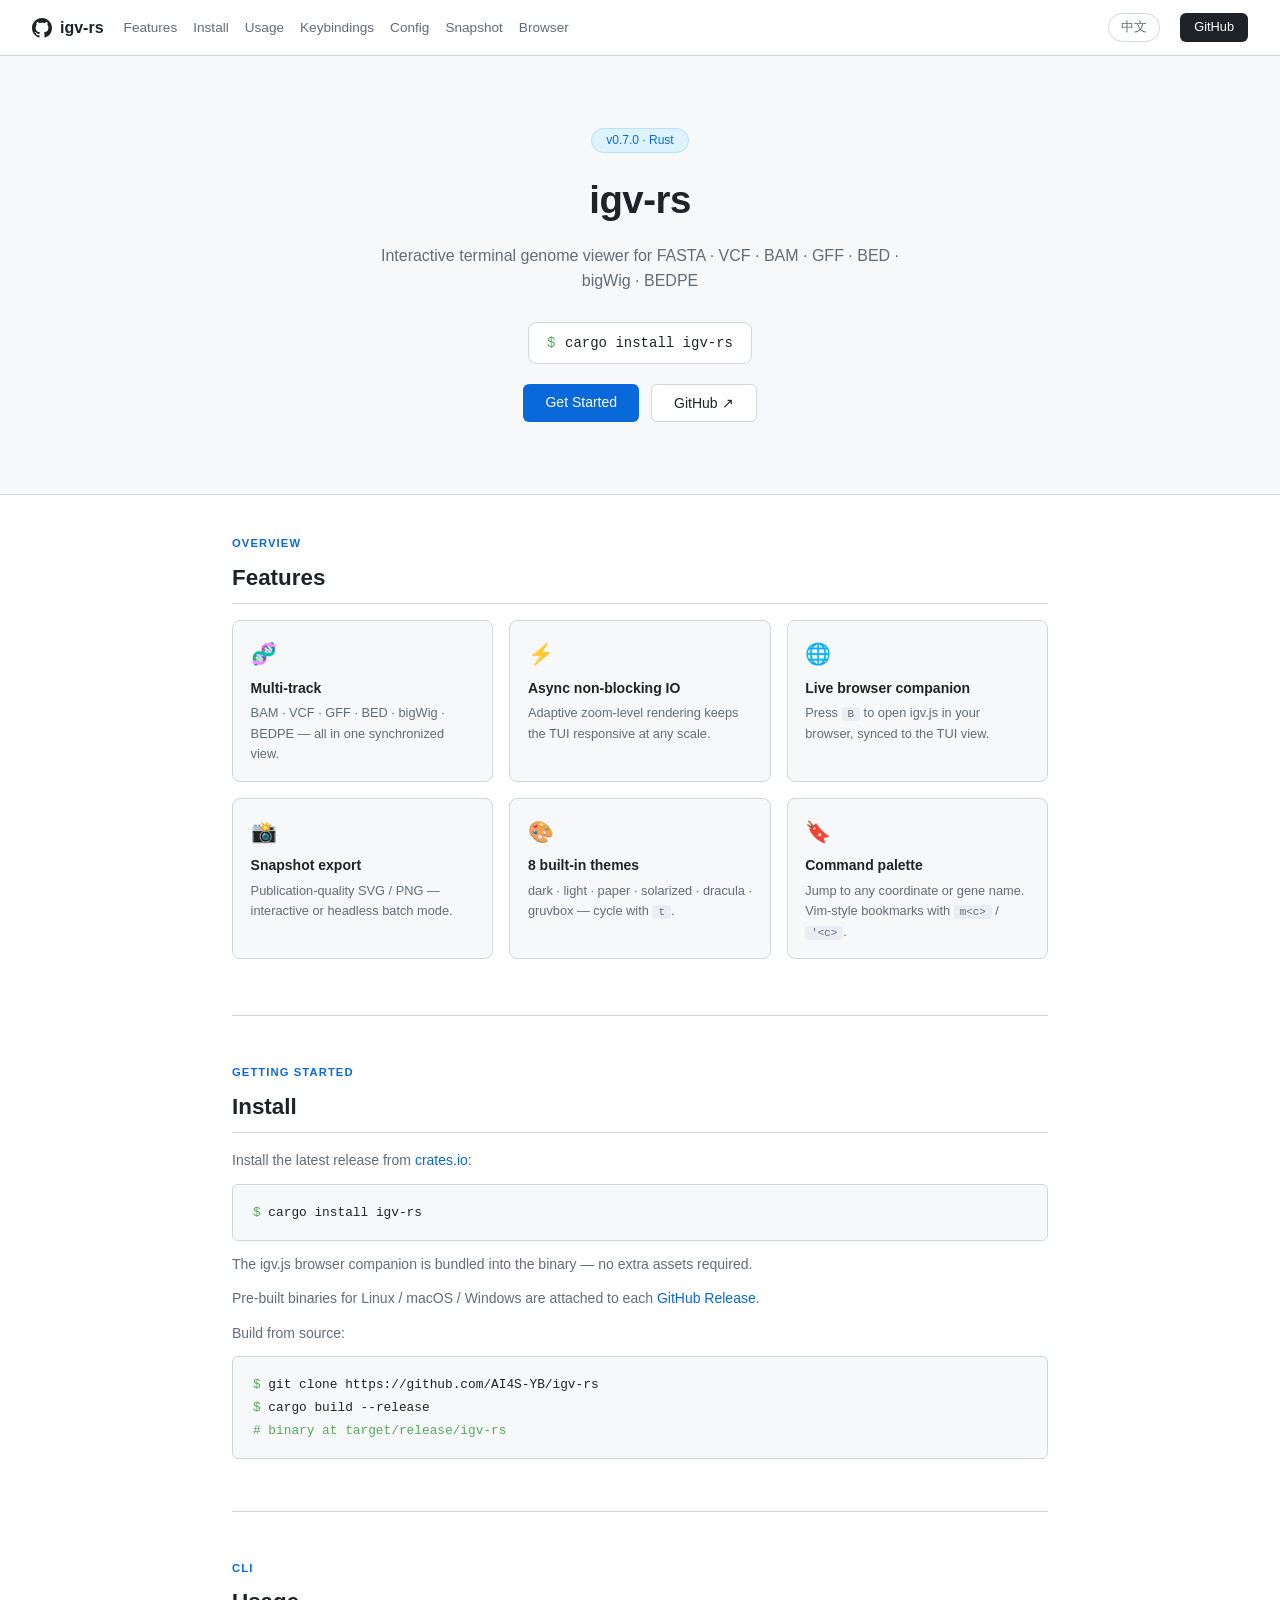
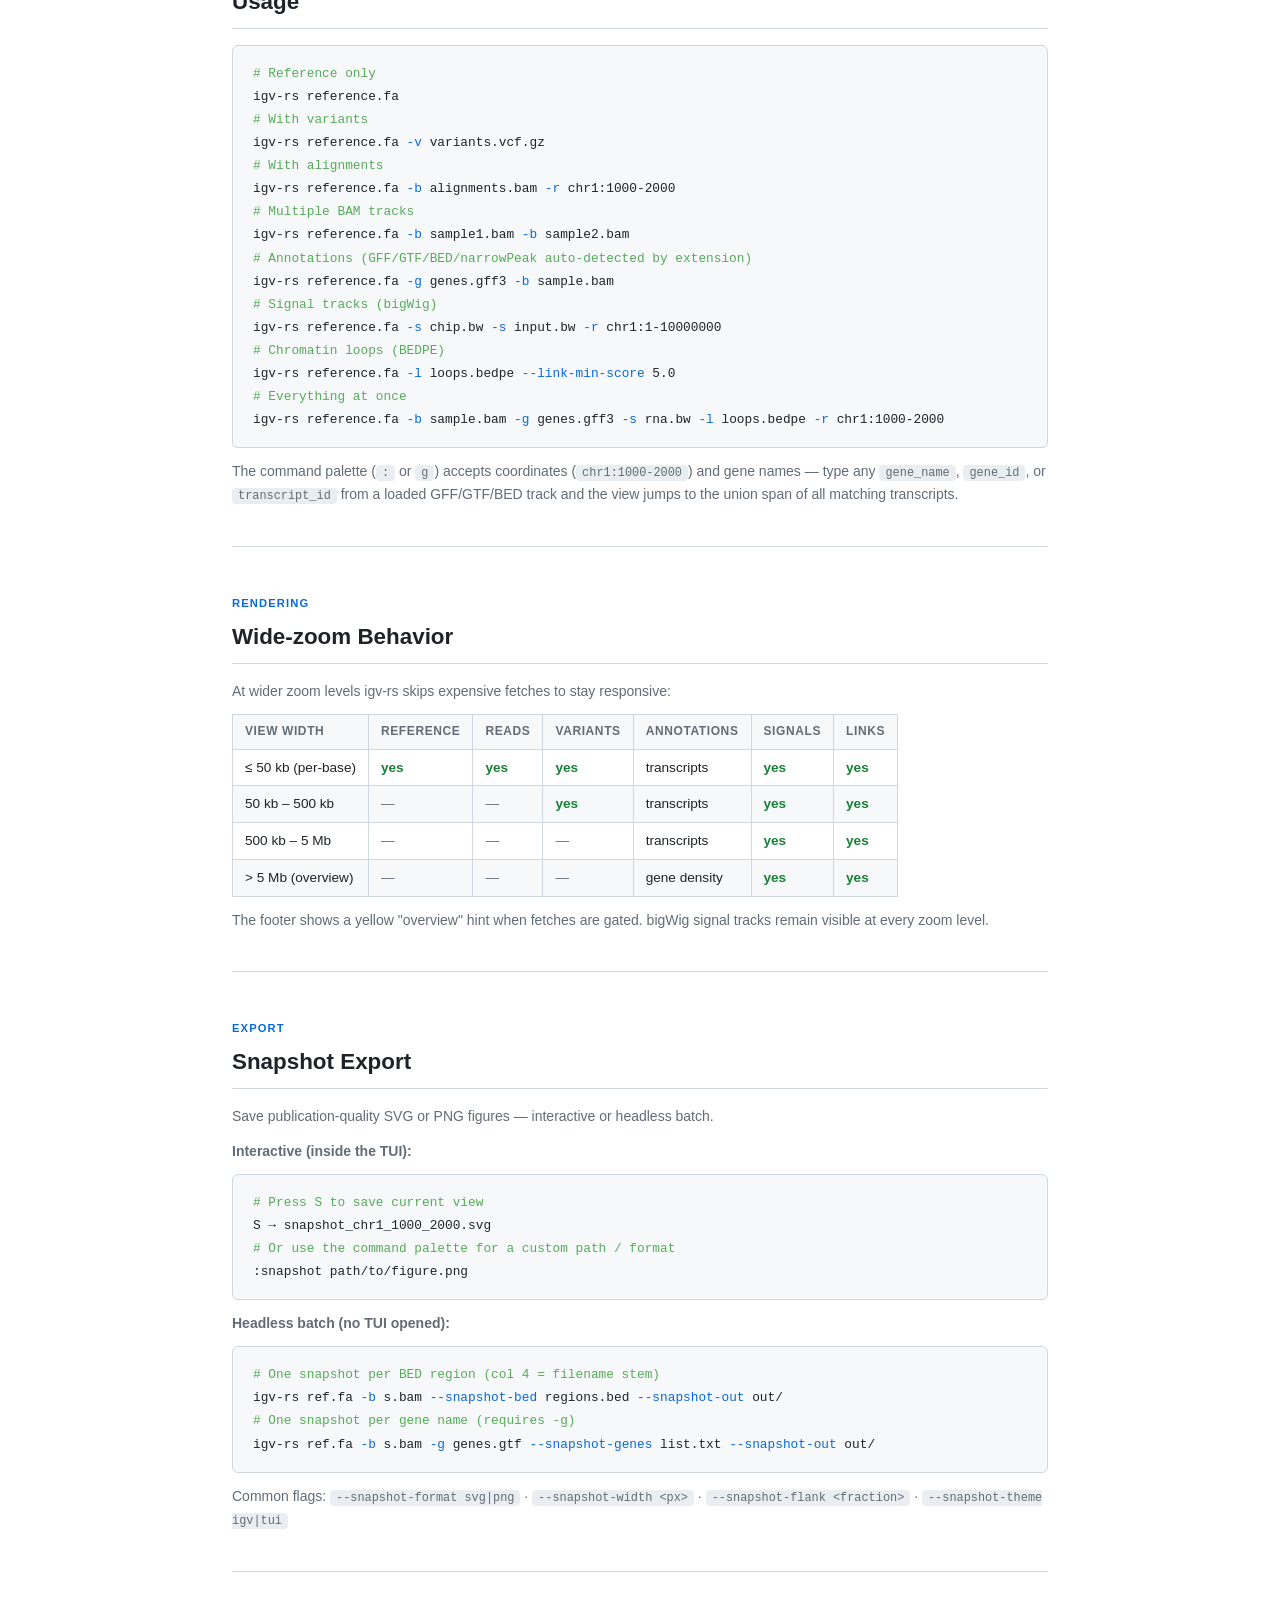
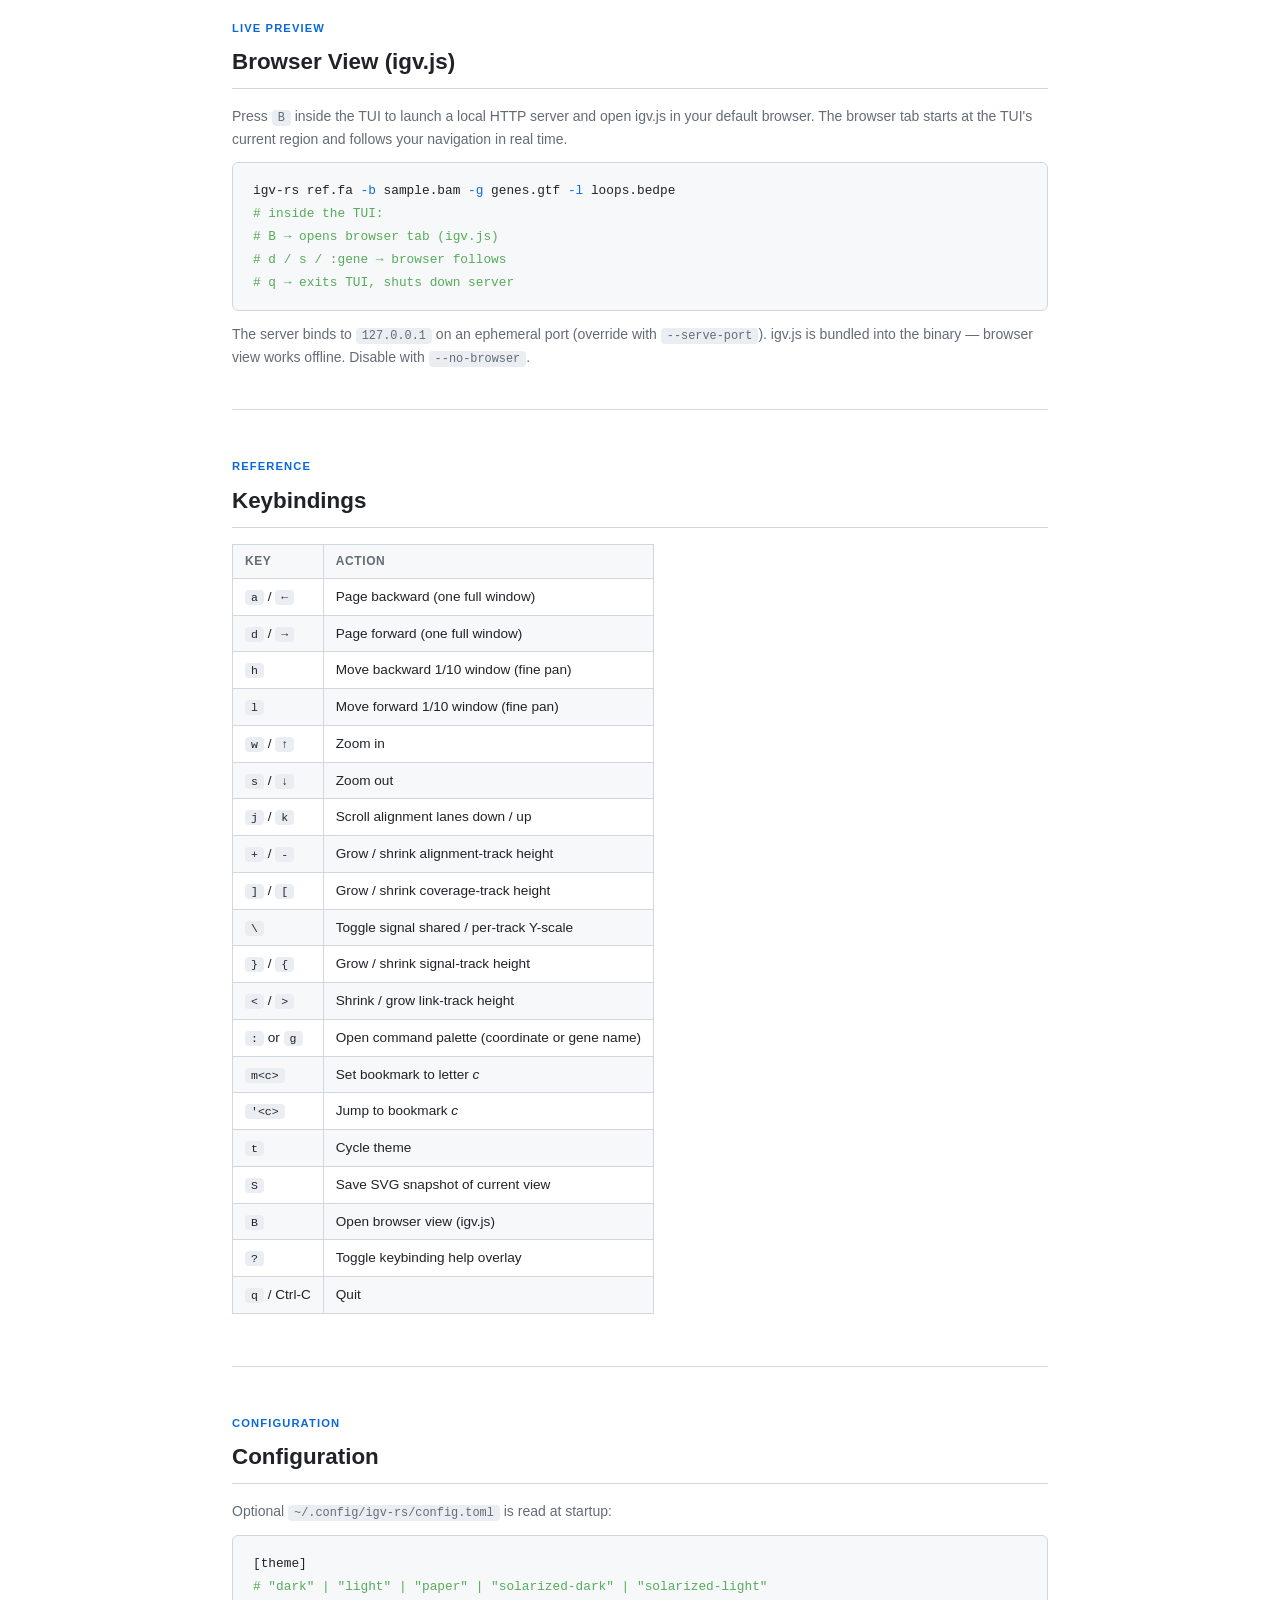
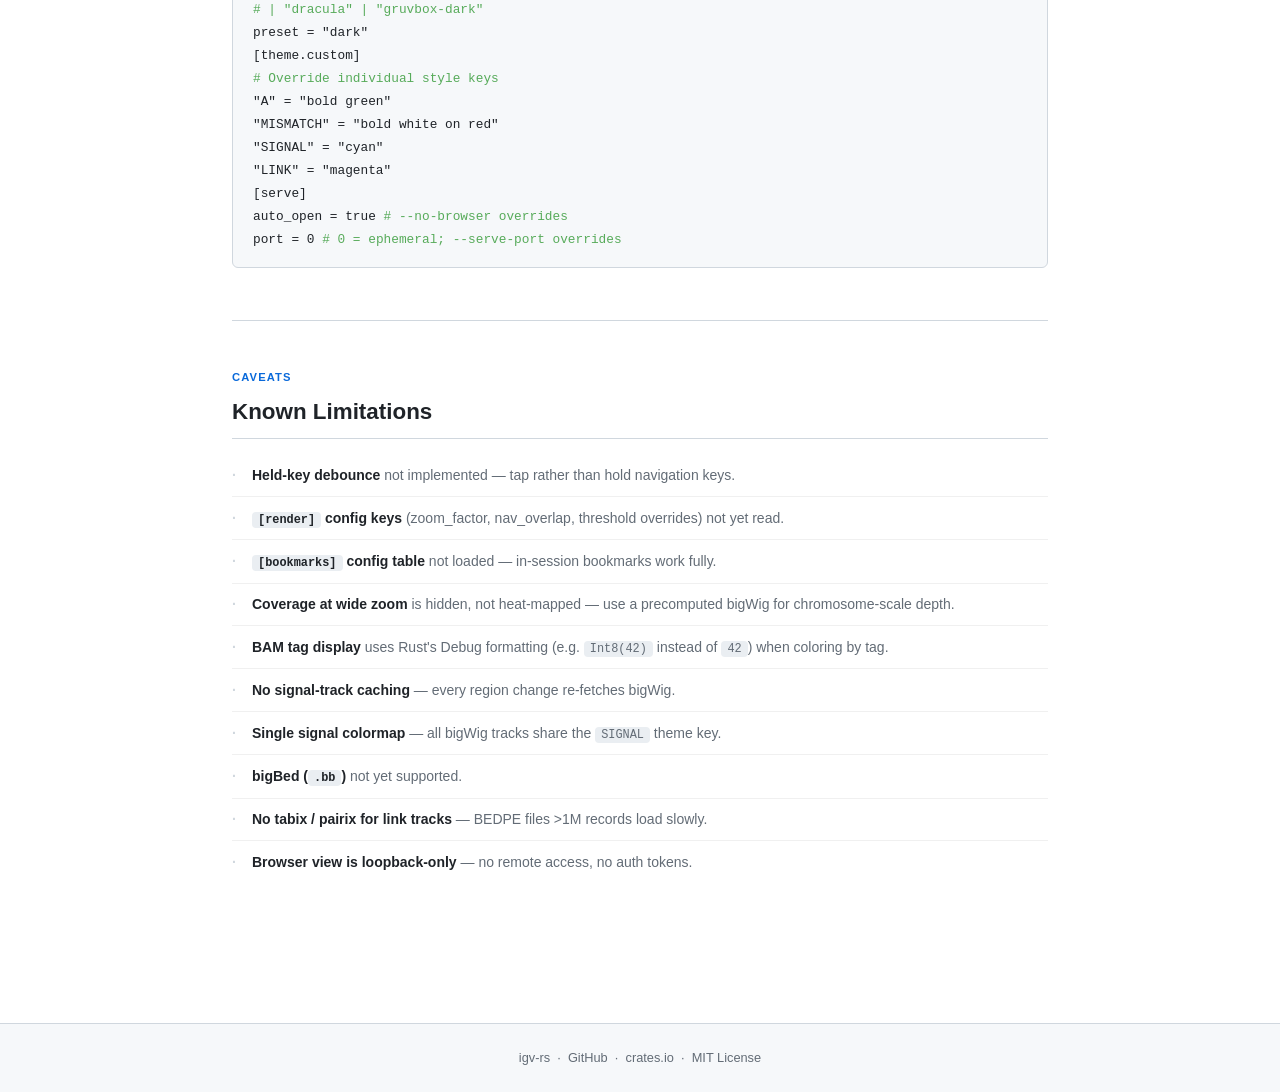
==== docs/index.html @ 1dd82a9b "docs: add English single-page documentation site" ====
<!DOCTYPE html>
<html lang="en">
<head>
  <meta charset="UTF-8">
  <meta name="viewport" content="width=device-width, initial-scale=1.0">
  <title>igv-rs — Interactive Terminal Genome Viewer</title>
  <meta name="description" content="Interactive terminal genome viewer for FASTA, VCF, BAM, GFF, BED, bigWig, and BEDPE, written in Rust.">
  <link rel="stylesheet" href="style.css">
</head>
<body>

<nav class="gh-nav">
  <a class="logo" href="#">
    <svg viewBox="0 0 16 16" fill="currentColor" aria-hidden="true">
      <path d="M8 0C3.58 0 0 3.58 0 8c0 3.54 2.29 6.53 5.47 7.59.4.07.55-.17.55-.38 0-.19-.01-.82-.01-1.49-2.01.37-2.53-.49-2.69-.94-.09-.23-.48-.94-.82-1.13-.28-.15-.68-.52-.01-.53.63-.01 1.08.58 1.23.82.72 1.21 1.87.87 2.33.66.07-.52.28-.87.51-1.07-1.78-.2-3.64-.89-3.64-3.95 0-.87.31-1.59.82-2.15-.08-.2-.36-1.02.08-2.12 0 0 .67-.21 2.2.82.64-.18 1.32-.27 2-.27.68 0 1.36.09 2 .27 1.53-1.04 2.2-.82 2.2-.82.44 1.1.16 1.92.08 2.12.51.56.82 1.27.82 2.15 0 3.07-1.87 3.75-3.65 3.95.29.25.54.73.54 1.48 0 1.07-.01 1.93-.01 2.2 0 .21.15.46.55.38A8.013 8.013 0 0016 8c0-4.42-3.58-8-8-8z"/>
    </svg>
    igv-rs
  </a>
  <div class="nav-links">
    <a href="#features">Features</a>
    <a href="#install">Install</a>
    <a href="#usage">Usage</a>
    <a href="#keybindings">Keybindings</a>
    <a href="#config">Config</a>
    <a href="#snapshot">Snapshot</a>
    <a href="#browser">Browser</a>
  </div>
  <div class="spacer"></div>
  <a class="lang-toggle" href="index.zh.html">中文</a>
  <a class="gh-btn" href="https://github.com/AI4S-YB/igv-rs" target="_blank" rel="noopener">GitHub</a>
</nav>

<section class="hero">
  <div class="badge">v0.7.0 · Rust</div>
  <h1>igv-rs</h1>
  <p class="tagline">Interactive terminal genome viewer for FASTA · VCF · BAM · GFF · BED · bigWig · BEDPE</p>
  <div class="install-box">
    <span class="prompt">$</span>
    <span>cargo install igv-rs</span>
  </div>
  <div class="hero-btns">
    <a class="btn-primary" href="#install">Get Started</a>
    <a class="btn-secondary" href="https://github.com/AI4S-YB/igv-rs" target="_blank" rel="noopener">GitHub ↗</a>
  </div>
</section>

<main class="content">

<!-- Features -->
<div class="section" id="features">
  <div class="section-label">Overview</div>
  <h2>Features</h2>
  <div class="features">
    <div class="feature-card">
      <div class="icon">🧬</div>
      <h4>Multi-track</h4>
      <p>BAM · VCF · GFF · BED · bigWig · BEDPE — all in one synchronized view.</p>
    </div>
    <div class="feature-card">
      <div class="icon">⚡</div>
      <h4>Async non-blocking IO</h4>
      <p>Adaptive zoom-level rendering keeps the TUI responsive at any scale.</p>
    </div>
    <div class="feature-card">
      <div class="icon">🌐</div>
      <h4>Live browser companion</h4>
      <p>Press <code>B</code> to open igv.js in your browser, synced to the TUI view.</p>
    </div>
    <div class="feature-card">
      <div class="icon">📸</div>
      <h4>Snapshot export</h4>
      <p>Publication-quality SVG / PNG — interactive or headless batch mode.</p>
    </div>
    <div class="feature-card">
      <div class="icon">🎨</div>
      <h4>8 built-in themes</h4>
      <p>dark · light · paper · solarized · dracula · gruvbox — cycle with <code>t</code>.</p>
    </div>
    <div class="feature-card">
      <div class="icon">🔖</div>
      <h4>Command palette</h4>
      <p>Jump to any coordinate or gene name. Vim-style bookmarks with <code>m&lt;c&gt;</code> / <code>'&lt;c&gt;</code>.</p>
    </div>
  </div>
</div>

<!-- Install -->
<div class="section" id="install">
  <div class="section-label">Getting Started</div>
  <h2>Install</h2>
  <p>Install the latest release from <a href="https://crates.io/crates/igv-rs" target="_blank" rel="noopener">crates.io</a>:</p>
  <div class="code-block">
    <span class="cmd"><span class="prompt">$</span> cargo install igv-rs</span>
  </div>
  <p>The igv.js browser companion is bundled into the binary — no extra assets required.</p>
  <p>Pre-built binaries for Linux / macOS / Windows are attached to each
    <a href="https://github.com/AI4S-YB/igv-rs/releases" target="_blank" rel="noopener">GitHub Release</a>.
  </p>
  <p>Build from source:</p>
  <div class="code-block">
    <span class="cmd"><span class="prompt">$</span> git clone https://github.com/AI4S-YB/igv-rs</span>
    <span class="cmd"><span class="prompt">$</span> cargo build --release</span>
    <span class="cmd"><span class="comment"># binary at target/release/igv-rs</span></span>
  </div>
</div>

<!-- Usage -->
<div class="section" id="usage">
  <div class="section-label">CLI</div>
  <h2>Usage</h2>
  <div class="code-block">
    <span class="cmd"><span class="comment"># Reference only</span></span>
    <span class="cmd">igv-rs reference.fa</span>
    <span class="cmd"></span>
    <span class="cmd"><span class="comment"># With variants</span></span>
    <span class="cmd">igv-rs reference.fa <span class="flag">-v</span> variants.vcf.gz</span>
    <span class="cmd"></span>
    <span class="cmd"><span class="comment"># With alignments</span></span>
    <span class="cmd">igv-rs reference.fa <span class="flag">-b</span> alignments.bam <span class="flag">-r</span> chr1:1000-2000</span>
    <span class="cmd"></span>
    <span class="cmd"><span class="comment"># Multiple BAM tracks</span></span>
    <span class="cmd">igv-rs reference.fa <span class="flag">-b</span> sample1.bam <span class="flag">-b</span> sample2.bam</span>
    <span class="cmd"></span>
    <span class="cmd"><span class="comment"># Annotations (GFF/GTF/BED/narrowPeak auto-detected by extension)</span></span>
    <span class="cmd">igv-rs reference.fa <span class="flag">-g</span> genes.gff3 <span class="flag">-b</span> sample.bam</span>
    <span class="cmd"></span>
    <span class="cmd"><span class="comment"># Signal tracks (bigWig)</span></span>
    <span class="cmd">igv-rs reference.fa <span class="flag">-s</span> chip.bw <span class="flag">-s</span> input.bw <span class="flag">-r</span> chr1:1-10000000</span>
    <span class="cmd"></span>
    <span class="cmd"><span class="comment"># Chromatin loops (BEDPE)</span></span>
    <span class="cmd">igv-rs reference.fa <span class="flag">-l</span> loops.bedpe <span class="flag">--link-min-score</span> 5.0</span>
    <span class="cmd"></span>
    <span class="cmd"><span class="comment"># Everything at once</span></span>
    <span class="cmd">igv-rs reference.fa <span class="flag">-b</span> sample.bam <span class="flag">-g</span> genes.gff3 <span class="flag">-s</span> rna.bw <span class="flag">-l</span> loops.bedpe <span class="flag">-r</span> chr1:1000-2000</span>
  </div>
  <p>The command palette (<code>:</code> or <code>g</code>) accepts coordinates (<code>chr1:1000-2000</code>) and
     gene names — type any <code>gene_name</code>, <code>gene_id</code>, or <code>transcript_id</code> from a loaded
     GFF/GTF/BED track and the view jumps to the union span of all matching transcripts.</p>
</div>

<!-- Wide-zoom -->
<div class="section" id="zoom">
  <div class="section-label">Rendering</div>
  <h2>Wide-zoom Behavior</h2>
  <p>At wider zoom levels igv-rs skips expensive fetches to stay responsive:</p>
  <table class="data-table">
    <thead>
      <tr>
        <th>View Width</th>
        <th>Reference</th>
        <th>Reads</th>
        <th>Variants</th>
        <th>Annotations</th>
        <th>Signals</th>
        <th>Links</th>
      </tr>
    </thead>
    <tbody>
      <tr>
        <td>≤ 50 kb (per-base)</td>
        <td class="yes">yes</td>
        <td class="yes">yes</td>
        <td class="yes">yes</td>
        <td>transcripts</td>
        <td class="yes">yes</td>
        <td class="yes">yes</td>
      </tr>
      <tr>
        <td>50 kb – 500 kb</td>
        <td class="no">—</td>
        <td class="no">—</td>
        <td class="yes">yes</td>
        <td>transcripts</td>
        <td class="yes">yes</td>
        <td class="yes">yes</td>
      </tr>
      <tr>
        <td>500 kb – 5 Mb</td>
        <td class="no">—</td>
        <td class="no">—</td>
        <td class="no">—</td>
        <td>transcripts</td>
        <td class="yes">yes</td>
        <td class="yes">yes</td>
      </tr>
      <tr>
        <td>&gt; 5 Mb (overview)</td>
        <td class="no">—</td>
        <td class="no">—</td>
        <td class="no">—</td>
        <td>gene density</td>
        <td class="yes">yes</td>
        <td class="yes">yes</td>
      </tr>
    </tbody>
  </table>
  <p>The footer shows a yellow "overview" hint when fetches are gated. bigWig signal tracks remain visible at every zoom level.</p>
</div>

<!-- Snapshot -->
<div class="section" id="snapshot">
  <div class="section-label">Export</div>
  <h2>Snapshot Export</h2>
  <p>Save publication-quality SVG or PNG figures — interactive or headless batch.</p>
  <p><strong>Interactive (inside the TUI):</strong></p>
  <div class="code-block">
    <span class="cmd"><span class="comment"># Press S to save current view</span></span>
    <span class="cmd">S  →  snapshot_chr1_1000_2000.svg</span>
    <span class="cmd"></span>
    <span class="cmd"><span class="comment"># Or use the command palette for a custom path / format</span></span>
    <span class="cmd">:snapshot path/to/figure.png</span>
  </div>
  <p><strong>Headless batch (no TUI opened):</strong></p>
  <div class="code-block">
    <span class="cmd"><span class="comment"># One snapshot per BED region (col 4 = filename stem)</span></span>
    <span class="cmd">igv-rs ref.fa <span class="flag">-b</span> s.bam <span class="flag">--snapshot-bed</span> regions.bed <span class="flag">--snapshot-out</span> out/</span>
    <span class="cmd"></span>
    <span class="cmd"><span class="comment"># One snapshot per gene name (requires -g)</span></span>
    <span class="cmd">igv-rs ref.fa <span class="flag">-b</span> s.bam <span class="flag">-g</span> genes.gtf <span class="flag">--snapshot-genes</span> list.txt <span class="flag">--snapshot-out</span> out/</span>
  </div>
  <p>Common flags: <code>--snapshot-format svg|png</code> · <code>--snapshot-width &lt;px&gt;</code> · <code>--snapshot-flank &lt;fraction&gt;</code> · <code>--snapshot-theme igv|tui</code></p>
</div>

<!-- Browser View -->
<div class="section" id="browser">
  <div class="section-label">Live Preview</div>
  <h2>Browser View (igv.js)</h2>
  <p>Press <code>B</code> inside the TUI to launch a local HTTP server and open igv.js in your default browser.
     The browser tab starts at the TUI's current region and follows your navigation in real time.</p>
  <div class="code-block">
    <span class="cmd">igv-rs ref.fa <span class="flag">-b</span> sample.bam <span class="flag">-g</span> genes.gtf <span class="flag">-l</span> loops.bedpe</span>
    <span class="cmd"><span class="comment"># inside the TUI:</span></span>
    <span class="cmd"><span class="comment">#   B          → opens browser tab (igv.js)</span></span>
    <span class="cmd"><span class="comment">#   d / s / :gene → browser follows</span></span>
    <span class="cmd"><span class="comment">#   q          → exits TUI, shuts down server</span></span>
  </div>
  <p>The server binds to <code>127.0.0.1</code> on an ephemeral port (override with <code>--serve-port</code>).
     igv.js is bundled into the binary — browser view works offline. Disable with <code>--no-browser</code>.</p>
</div>

<!-- Keybindings -->
<div class="section" id="keybindings">
  <div class="section-label">Reference</div>
  <h2>Keybindings</h2>
  <table class="data-table">
    <thead><tr><th>Key</th><th>Action</th></tr></thead>
    <tbody>
      <tr><td><code>a</code> / <code>←</code></td><td>Page backward (one full window)</td></tr>
      <tr><td><code>d</code> / <code>→</code></td><td>Page forward (one full window)</td></tr>
      <tr><td><code>h</code></td><td>Move backward 1/10 window (fine pan)</td></tr>
      <tr><td><code>l</code></td><td>Move forward 1/10 window (fine pan)</td></tr>
      <tr><td><code>w</code> / <code>↑</code></td><td>Zoom in</td></tr>
      <tr><td><code>s</code> / <code>↓</code></td><td>Zoom out</td></tr>
      <tr><td><code>j</code> / <code>k</code></td><td>Scroll alignment lanes down / up</td></tr>
      <tr><td><code>+</code> / <code>-</code></td><td>Grow / shrink alignment-track height</td></tr>
      <tr><td><code>]</code> / <code>[</code></td><td>Grow / shrink coverage-track height</td></tr>
      <tr><td><code>\</code></td><td>Toggle signal shared / per-track Y-scale</td></tr>
      <tr><td><code>}</code> / <code>{</code></td><td>Grow / shrink signal-track height</td></tr>
      <tr><td><code>&lt;</code> / <code>&gt;</code></td><td>Shrink / grow link-track height</td></tr>
      <tr><td><code>:</code> or <code>g</code></td><td>Open command palette (coordinate or gene name)</td></tr>
      <tr><td><code>m&lt;c&gt;</code></td><td>Set bookmark to letter <em>c</em></td></tr>
      <tr><td><code>'&lt;c&gt;</code></td><td>Jump to bookmark <em>c</em></td></tr>
      <tr><td><code>t</code></td><td>Cycle theme</td></tr>
      <tr><td><code>S</code></td><td>Save SVG snapshot of current view</td></tr>
      <tr><td><code>B</code></td><td>Open browser view (igv.js)</td></tr>
      <tr><td><code>?</code></td><td>Toggle keybinding help overlay</td></tr>
      <tr><td><code>q</code> / Ctrl-C</td><td>Quit</td></tr>
    </tbody>
  </table>
</div>

<!-- Config -->
<div class="section" id="config">
  <div class="section-label">Configuration</div>
  <h2>Configuration</h2>
  <p>Optional <code>~/.config/igv-rs/config.toml</code> is read at startup:</p>
  <div class="code-block">
    <span class="cmd">[theme]</span>
    <span class="cmd"><span class="comment"># "dark" | "light" | "paper" | "solarized-dark" | "solarized-light"</span></span>
    <span class="cmd"><span class="comment"># | "dracula" | "gruvbox-dark"</span></span>
    <span class="cmd">preset = "dark"</span>
    <span class="cmd"></span>
    <span class="cmd">[theme.custom]</span>
    <span class="cmd"><span class="comment"># Override individual style keys</span></span>
    <span class="cmd">"A"        = "bold green"</span>
    <span class="cmd">"MISMATCH" = "bold white on red"</span>
    <span class="cmd">"SIGNAL"   = "cyan"</span>
    <span class="cmd">"LINK"     = "magenta"</span>
    <span class="cmd"></span>
    <span class="cmd">[serve]</span>
    <span class="cmd">auto_open = true   <span class="comment"># --no-browser overrides</span></span>
    <span class="cmd">port      = 0      <span class="comment"># 0 = ephemeral; --serve-port overrides</span></span>
  </div>
</div>

<!-- Known Limitations -->
<div class="section" id="limitations">
  <div class="section-label">Caveats</div>
  <h2>Known Limitations</h2>
  <ul class="limits-list">
    <li><strong>Held-key debounce</strong> not implemented — tap rather than hold navigation keys.</li>
    <li><strong><code>[render]</code> config keys</strong> (zoom_factor, nav_overlap, threshold overrides) not yet read.</li>
    <li><strong><code>[bookmarks]</code> config table</strong> not loaded — in-session bookmarks work fully.</li>
    <li><strong>Coverage at wide zoom</strong> is hidden, not heat-mapped — use a precomputed bigWig for chromosome-scale depth.</li>
    <li><strong>BAM tag display</strong> uses Rust's Debug formatting (e.g. <code>Int8(42)</code> instead of <code>42</code>) when coloring by tag.</li>
    <li><strong>No signal-track caching</strong> — every region change re-fetches bigWig.</li>
    <li><strong>Single signal colormap</strong> — all bigWig tracks share the <code>SIGNAL</code> theme key.</li>
    <li><strong>bigBed (<code>.bb</code>)</strong> not yet supported.</li>
    <li><strong>No tabix / pairix for link tracks</strong> — BEDPE files &gt;1M records load slowly.</li>
    <li><strong>Browser view is loopback-only</strong> — no remote access, no auth tokens.</li>
  </ul>
</div>

</main>

<footer class="gh-footer">
  <p>
    igv-rs &nbsp;·&nbsp;
    <a href="https://github.com/AI4S-YB/igv-rs" target="_blank" rel="noopener">GitHub</a> &nbsp;·&nbsp;
    <a href="https://crates.io/crates/igv-rs" target="_blank" rel="noopener">crates.io</a> &nbsp;·&nbsp;
    MIT License
  </p>
</footer>

</body>
</html>
---- docs/style.css ----
/* docs/style.css */
*, *::before, *::after { box-sizing: border-box; margin: 0; padding: 0; }

body {
  font-family: -apple-system, BlinkMacSystemFont, "Segoe UI", Helvetica, Arial, sans-serif;
  font-size: 14px;
  line-height: 1.6;
  color: #1f2328;
  background: #ffffff;
}

a { color: #0969da; text-decoration: none; }
a:hover { text-decoration: underline; }

code {
  font-family: "SFMono-Regular", Consolas, "Liberation Mono", monospace;
  font-size: 0.85em;
  background: #eaeef2;
  border-radius: 4px;
  padding: 1px 6px;
}

/* ── Navigation ────────────────────────────────────────── */
.gh-nav {
  position: sticky;
  top: 0;
  z-index: 100;
  display: flex;
  align-items: center;
  gap: 1.25rem;
  height: 56px;
  padding: 0 2rem;
  background: #ffffff;
  border-bottom: 1px solid #d0d7de;
}

.gh-nav .logo {
  display: flex;
  align-items: center;
  gap: 0.5rem;
  font-weight: 700;
  font-size: 1rem;
  color: #1f2328;
  text-decoration: none;
}

.gh-nav .logo svg { width: 20px; height: 20px; flex-shrink: 0; }

.gh-nav .nav-links { display: flex; gap: 1rem; }
.gh-nav .nav-links a { font-size: 0.85rem; color: #636c76; }
.gh-nav .nav-links a:hover { color: #1f2328; text-decoration: none; }

.gh-nav .spacer { flex: 1; }

.gh-nav .lang-toggle {
  font-size: 0.8rem;
  color: #636c76;
  border: 1px solid #d0d7de;
  border-radius: 2em;
  padding: 3px 12px;
}
.gh-nav .lang-toggle:hover { color: #1f2328; text-decoration: none; background: #f6f8fa; }

.gh-nav .gh-btn {
  font-size: 0.8rem;
  font-weight: 500;
  color: #ffffff;
  background: #1f2328;
  border-radius: 6px;
  padding: 4px 14px;
}
.gh-nav .gh-btn:hover { background: #32383f; text-decoration: none; }

/* ── Hero ───────────────────────────────────────────────── */
.hero {
  background: #f6f8fa;
  border-bottom: 1px solid #d0d7de;
  padding: 4.5rem 2rem;
  text-align: center;
}

.hero .badge {
  display: inline-block;
  background: #ddf4ff;
  color: #0969da;
  border: 1px solid #b6e3ff;
  border-radius: 2em;
  padding: 2px 14px;
  font-size: 0.75rem;
  font-weight: 500;
  margin-bottom: 1rem;
}

.hero h1 {
  font-size: 2.4rem;
  font-weight: 700;
  letter-spacing: -0.5px;
  color: #1f2328;
  margin-bottom: 0.75rem;
}

.hero .tagline {
  color: #636c76;
  font-size: 1rem;
  max-width: 560px;
  margin: 0 auto 1.75rem;
}

.install-box {
  display: inline-flex;
  align-items: center;
  gap: 0.6rem;
  background: #ffffff;
  border: 1px solid #d0d7de;
  border-radius: 8px;
  padding: 0.55rem 1.1rem;
  font-family: "SFMono-Regular", Consolas, monospace;
  font-size: 0.875rem;
  color: #1f2328;
}

.install-box .prompt { color: #57ab5a; user-select: none; }

.hero-btns {
  display: flex;
  gap: 0.75rem;
  justify-content: center;
  margin-top: 1.25rem;
}

.btn-primary {
  background: #0969da;
  color: #ffffff;
  border-radius: 6px;
  padding: 7px 22px;
  font-size: 0.875rem;
  font-weight: 500;
}
.btn-primary:hover { background: #0860ca; text-decoration: none; }

.btn-secondary {
  background: #ffffff;
  color: #1f2328;
  border: 1px solid #d0d7de;
  border-radius: 6px;
  padding: 7px 22px;
  font-size: 0.875rem;
  font-weight: 500;
}
.btn-secondary:hover { background: #f6f8fa; text-decoration: none; }

/* ── Content ────────────────────────────────────────────── */
.content {
  max-width: 880px;
  margin: 0 auto;
  padding: 2.5rem 2rem;
}

.section {
  margin-bottom: 3rem;
  padding-bottom: 2.5rem;
  border-bottom: 1px solid #d0d7de;
}
.section:last-child { border-bottom: none; }

.section-label {
  font-size: 0.7rem;
  text-transform: uppercase;
  letter-spacing: 0.1em;
  color: #0969da;
  font-weight: 600;
  margin-bottom: 0.4rem;
}

.section h2 {
  font-size: 1.4rem;
  font-weight: 700;
  color: #1f2328;
  padding-bottom: 0.5rem;
  border-bottom: 1px solid #d0d7de;
  margin-bottom: 1rem;
}

.section p { color: #636c76; margin-bottom: 0.75rem; }
.section p:last-child { margin-bottom: 0; }

/* ── Code blocks ────────────────────────────────────────── */
.code-block {
  background: #f6f8fa;
  border: 1px solid #d0d7de;
  border-radius: 6px;
  padding: 1rem 1.25rem;
  font-family: "SFMono-Regular", Consolas, monospace;
  font-size: 0.8rem;
  color: #1f2328;
  overflow-x: auto;
  margin: 0.75rem 0;
  line-height: 1.8;
}

.code-block .cmd { display: block; }
.code-block .comment { color: #57ab5a; }
.code-block .flag { color: #0969da; }
.code-block .prompt { color: #57ab5a; user-select: none; }

/* ── Feature grid ───────────────────────────────────────── */
.features {
  display: grid;
  grid-template-columns: repeat(3, 1fr);
  gap: 1rem;
  margin: 1rem 0;
}

.feature-card {
  background: #f6f8fa;
  border: 1px solid #d0d7de;
  border-radius: 8px;
  padding: 1rem 1.1rem;
}

.feature-card .icon { font-size: 1.3rem; margin-bottom: 0.4rem; }
.feature-card h4 { font-size: 0.875rem; font-weight: 600; color: #1f2328; margin-bottom: 0.25rem; }
.feature-card p { font-size: 0.8rem; color: #636c76; margin: 0; }

/* ── Tables ─────────────────────────────────────────────── */
.data-table {
  width: 100%;
  border-collapse: collapse;
  font-size: 0.85rem;
  margin: 0.75rem 0;
  overflow-x: auto;
  display: block;
}

.data-table th {
  background: #f6f8fa;
  color: #636c76;
  font-weight: 600;
  text-align: left;
  padding: 7px 12px;
  border: 1px solid #d0d7de;
  font-size: 0.75rem;
  text-transform: uppercase;
  letter-spacing: 0.05em;
  white-space: nowrap;
}

.data-table td {
  padding: 7px 12px;
  border: 1px solid #d0d7de;
  color: #1f2328;
  white-space: nowrap;
}

.data-table tr:nth-child(even) td { background: #f6f8fa; }
.data-table .yes { color: #1a7f37; font-weight: 600; }
.data-table .no  { color: #636c76; }

/* ── Limitations list ───────────────────────────────────── */
.limits-list {
  list-style: none;
  margin: 0.75rem 0;
}

.limits-list li {
  padding: 0.6rem 0;
  border-bottom: 1px solid #f0f0f0;
  color: #636c76;
  font-size: 0.875rem;
  padding-left: 1.25rem;
  position: relative;
}

.limits-list li::before {
  content: "·";
  position: absolute;
  left: 0;
  color: #d0d7de;
  font-weight: 700;
}

.limits-list li strong { color: #1f2328; }
.limits-list li:last-child { border-bottom: none; }

/* ── Footer ─────────────────────────────────────────────── */
.gh-footer {
  background: #f6f8fa;
  border-top: 1px solid #d0d7de;
  padding: 1.5rem 2rem;
  text-align: center;
  color: #636c76;
  font-size: 0.8rem;
}

.gh-footer a { color: #636c76; }
.gh-footer a:hover { color: #0969da; }

/* ── Responsive ─────────────────────────────────────────── */
@media (max-width: 700px) {
  .gh-nav .nav-links { display: none; }
  .features { grid-template-columns: 1fr 1fr; }
  .hero h1 { font-size: 1.8rem; }
}

@media (max-width: 480px) {
  .features { grid-template-columns: 1fr; }
}
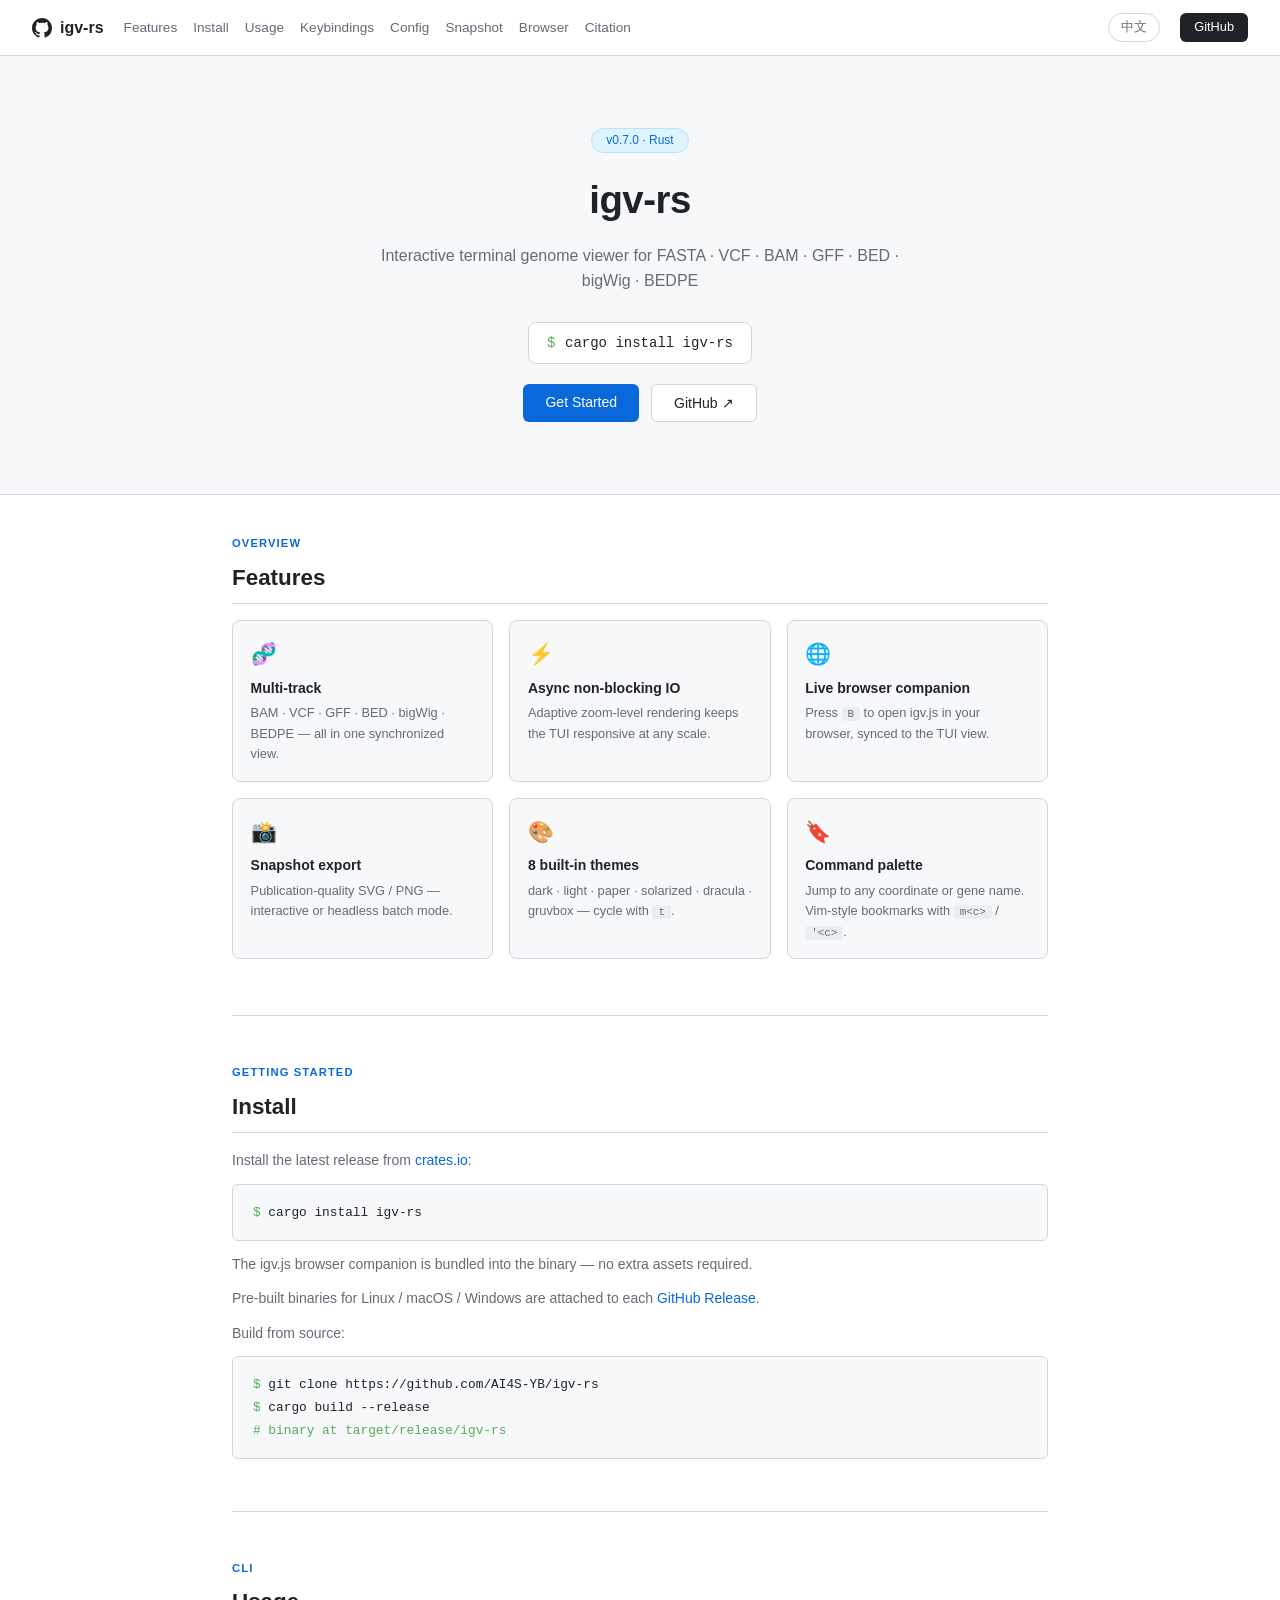
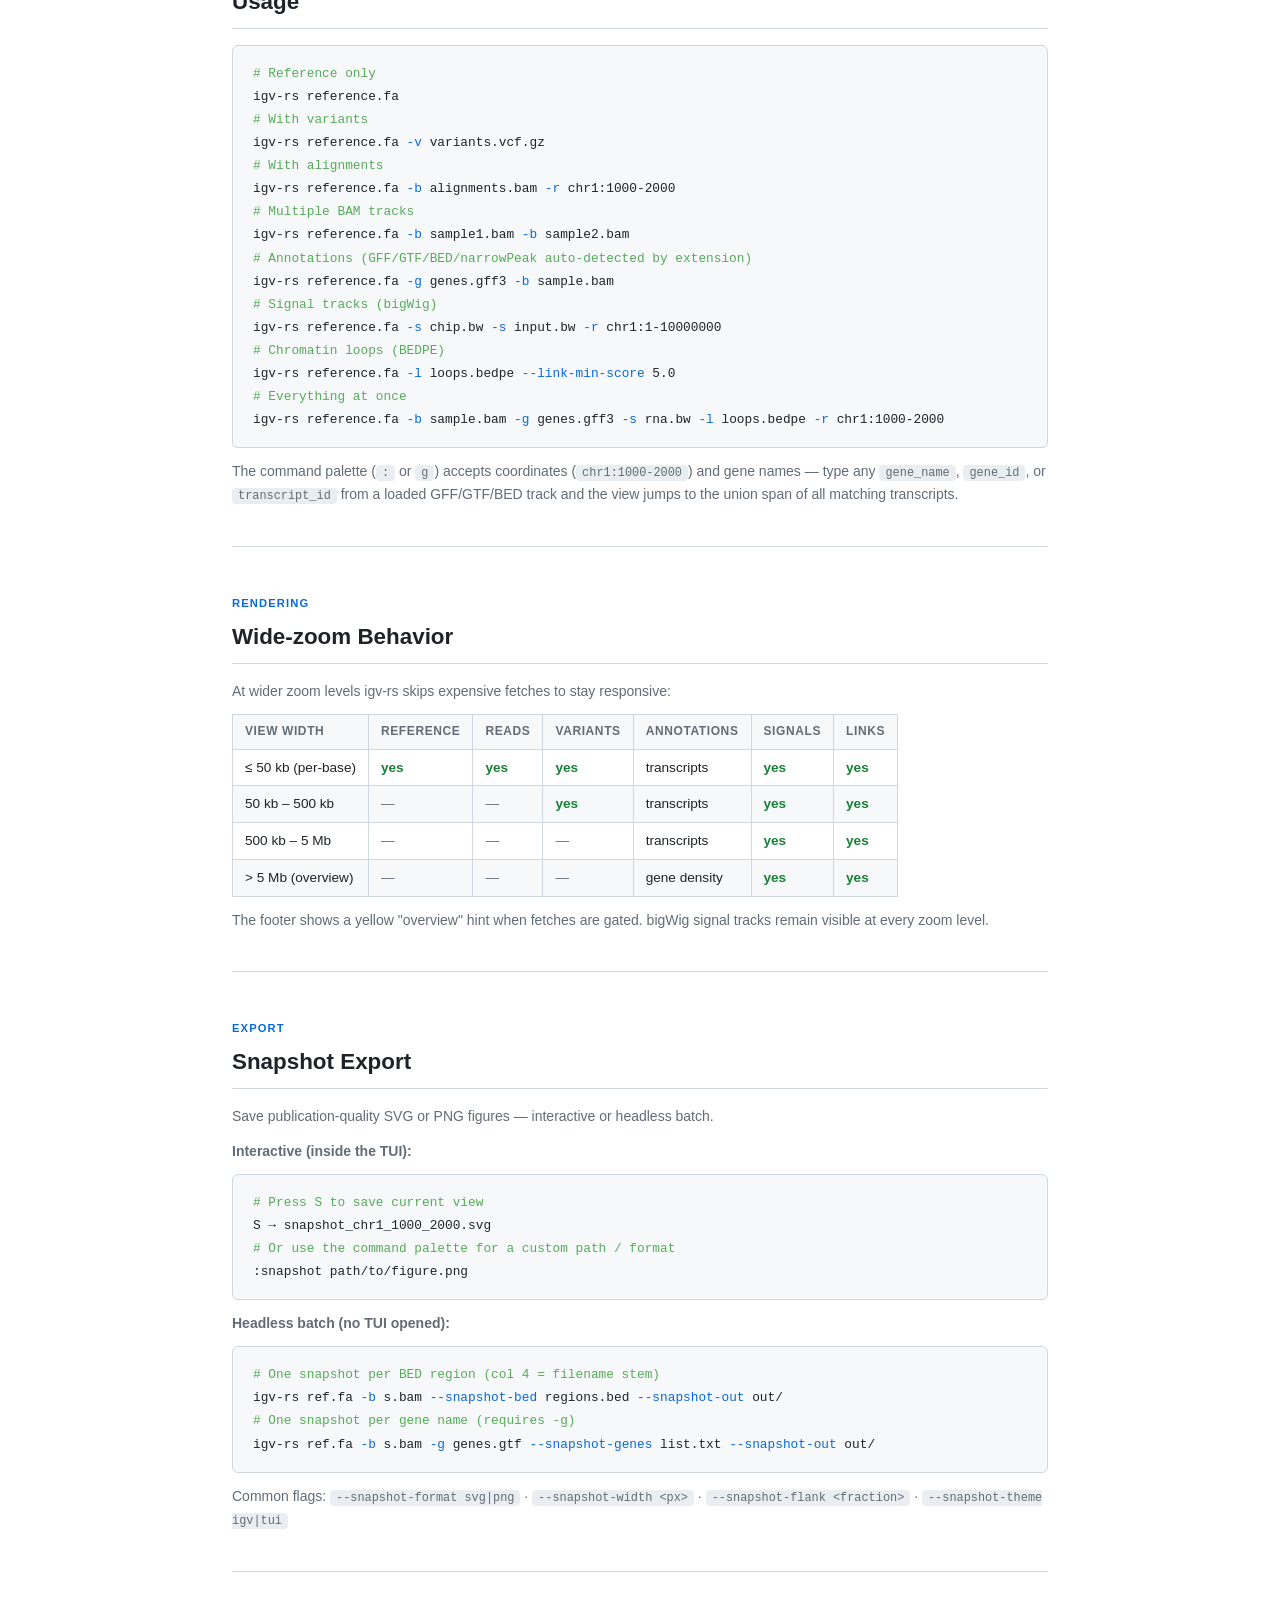
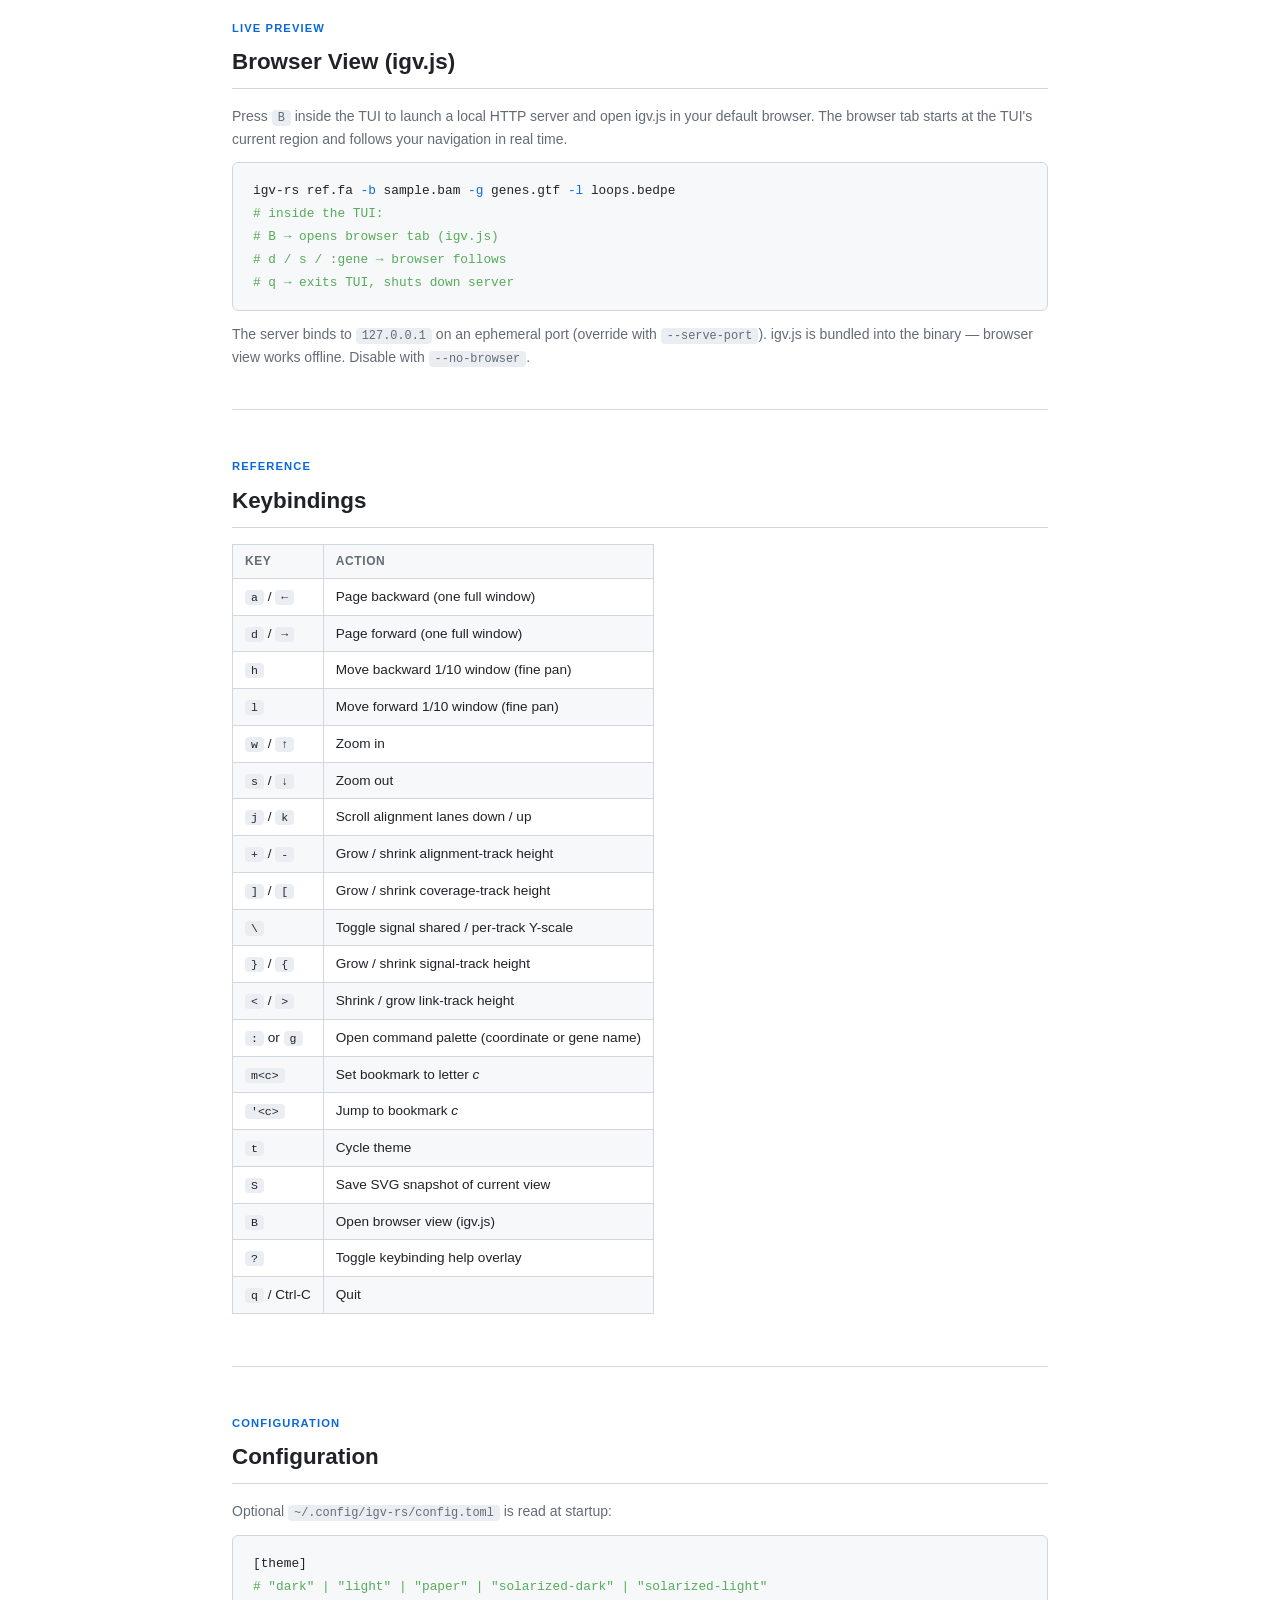
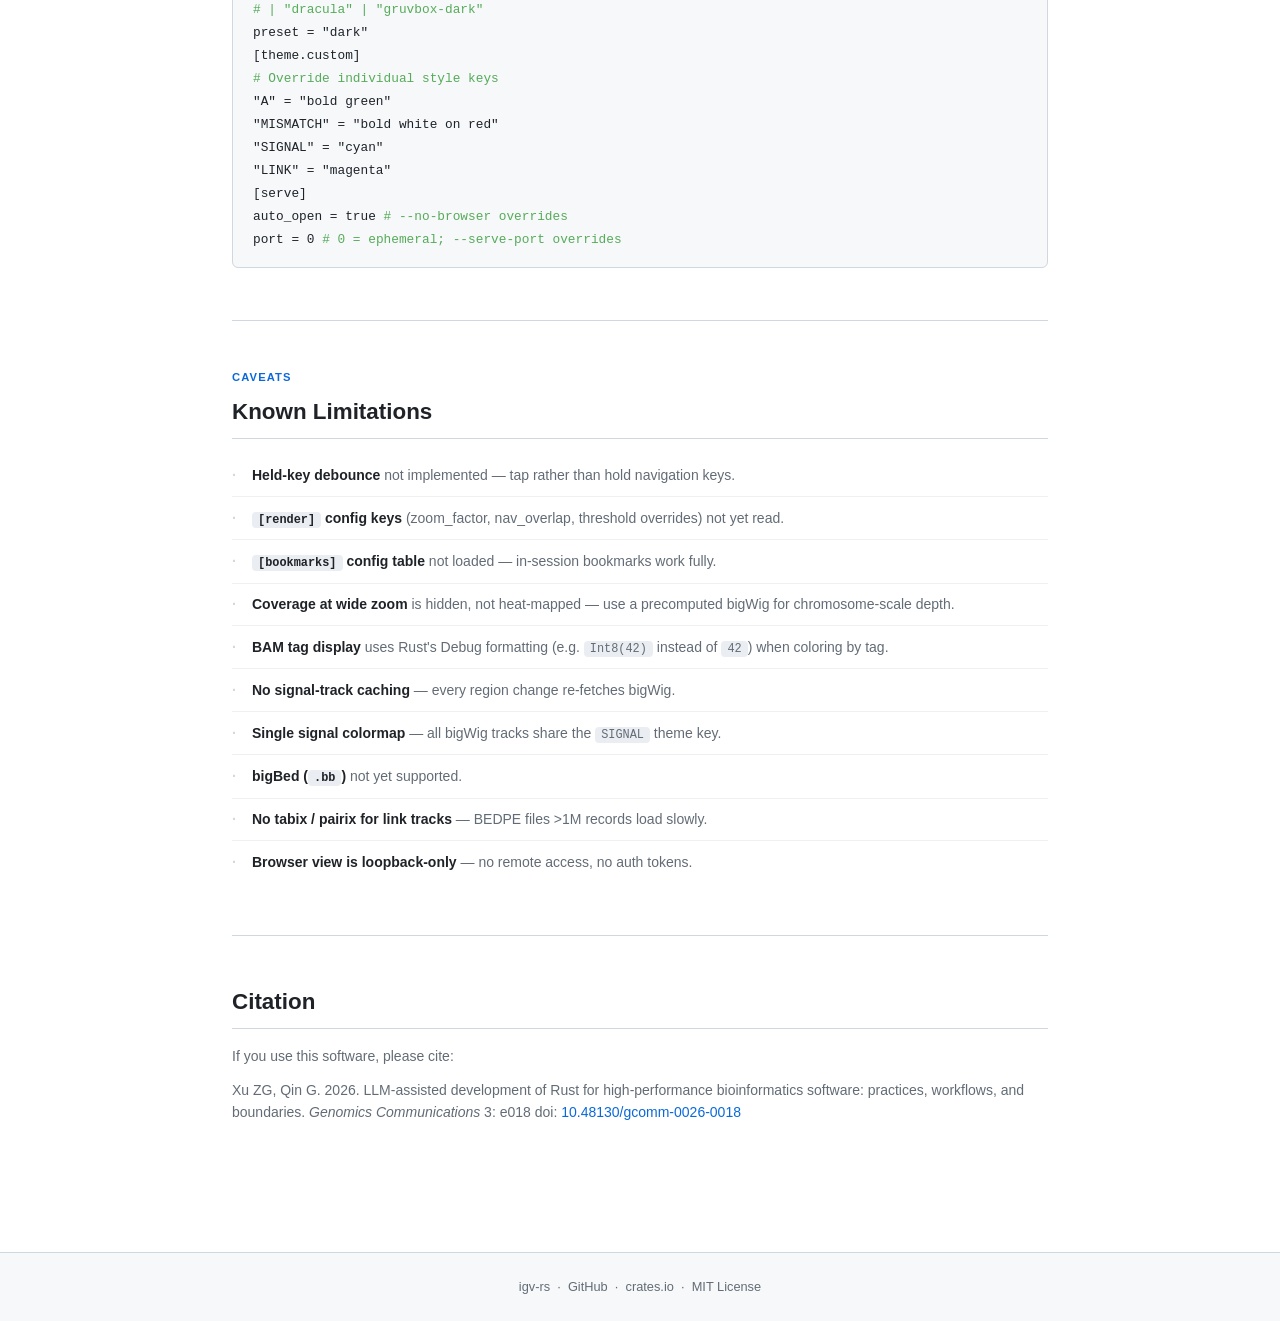
==== commit 99f73e87: "docs: add Genomics Communications citation Xu ZG, Qin G. 2026. LLM-assisted development of Rust for " ====
--- a/docs/index.html
+++ b/docs/index.html
@@ -24,6 +24,7 @@
     <a href="#config">Config</a>
     <a href="#snapshot">Snapshot</a>
     <a href="#browser">Browser</a>
+    <a href="#citation">Citation</a>
   </div>
   <div class="spacer"></div>
   <a class="lang-toggle" href="index.zh.html">中文</a>
@@ -311,6 +312,12 @@
   </ul>
 </div>
 
+<div class="section" id="citation">
+  <h2>Citation</h2>
+  <p>If you use this software, please cite:</p>
+  <p>Xu ZG, Qin G. 2026. LLM-assisted development of Rust for high-performance bioinformatics software: practices, workflows, and boundaries. <em>Genomics Communications</em> 3: e018 doi: <a href="https://doi.org/10.48130/gcomm-0026-0018">10.48130/gcomm-0026-0018</a></p>
+</div>
+
 </main>
 
 <footer class="gh-footer">
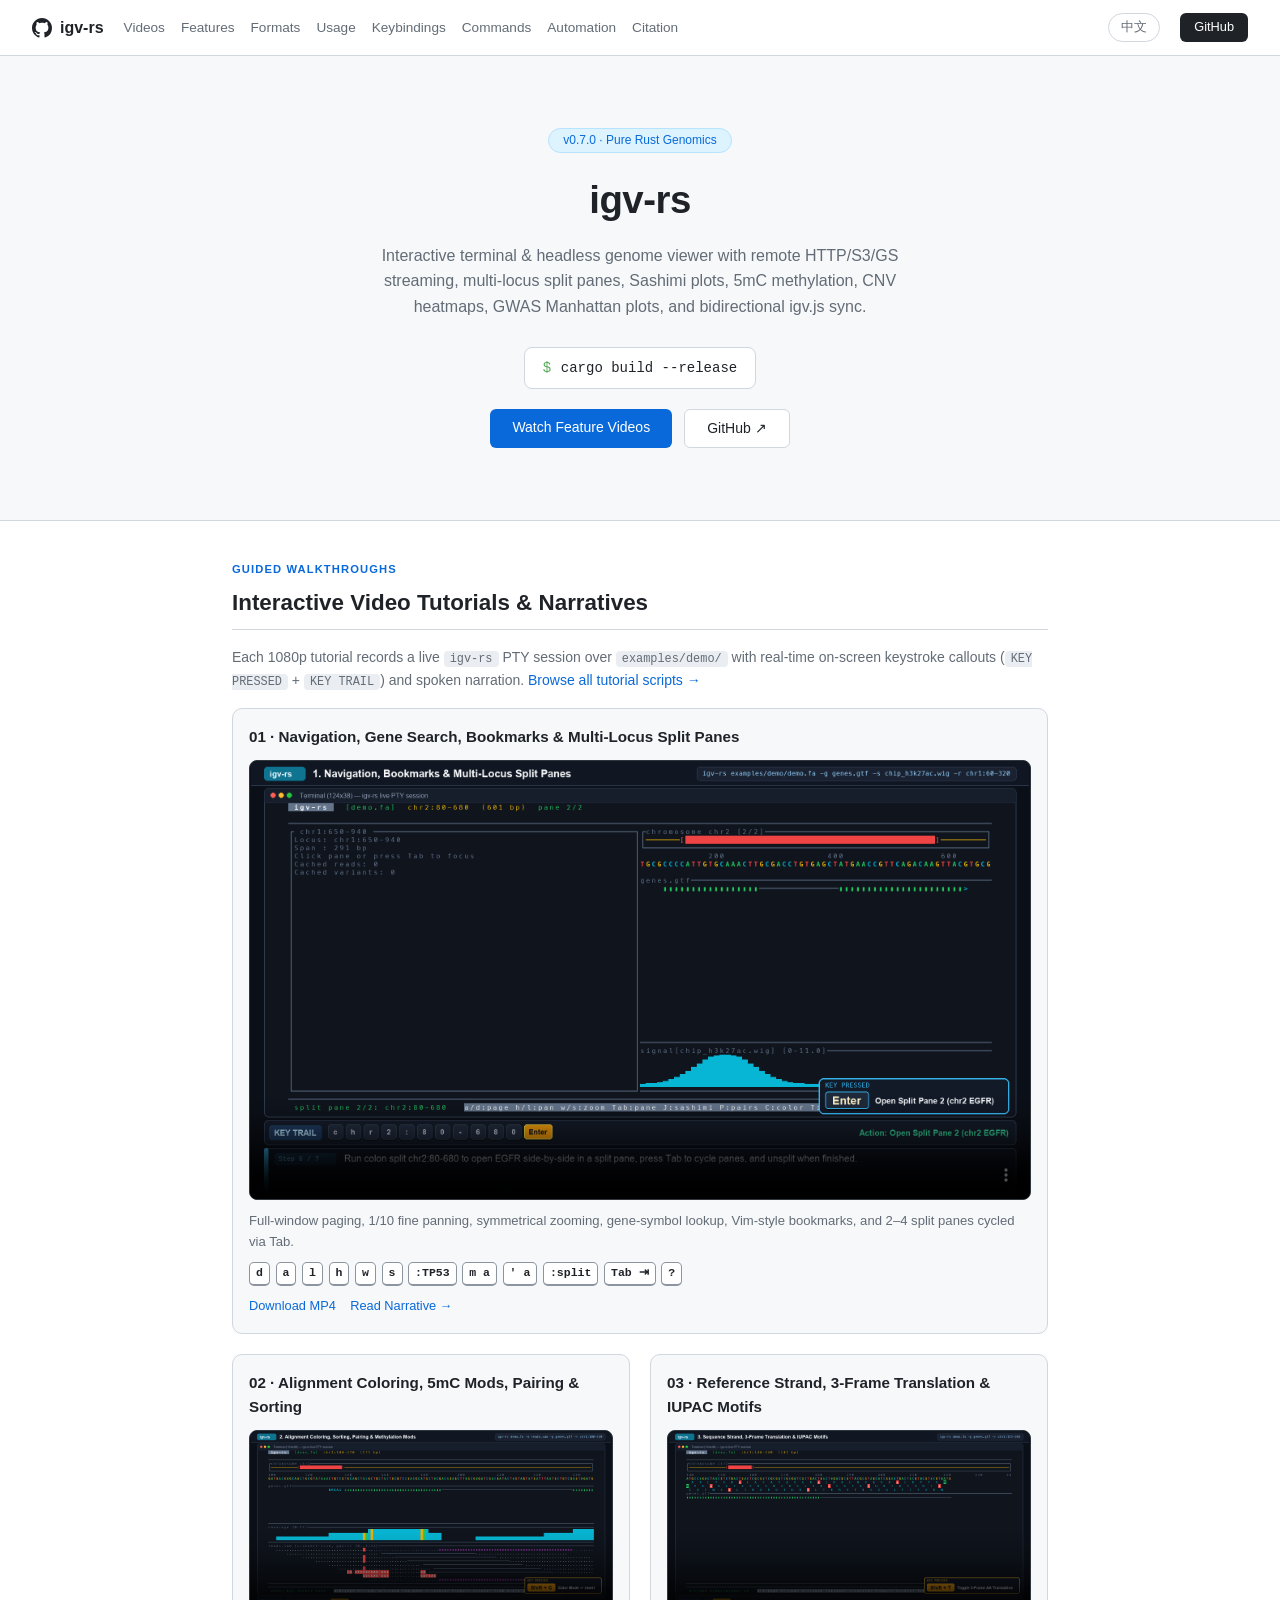
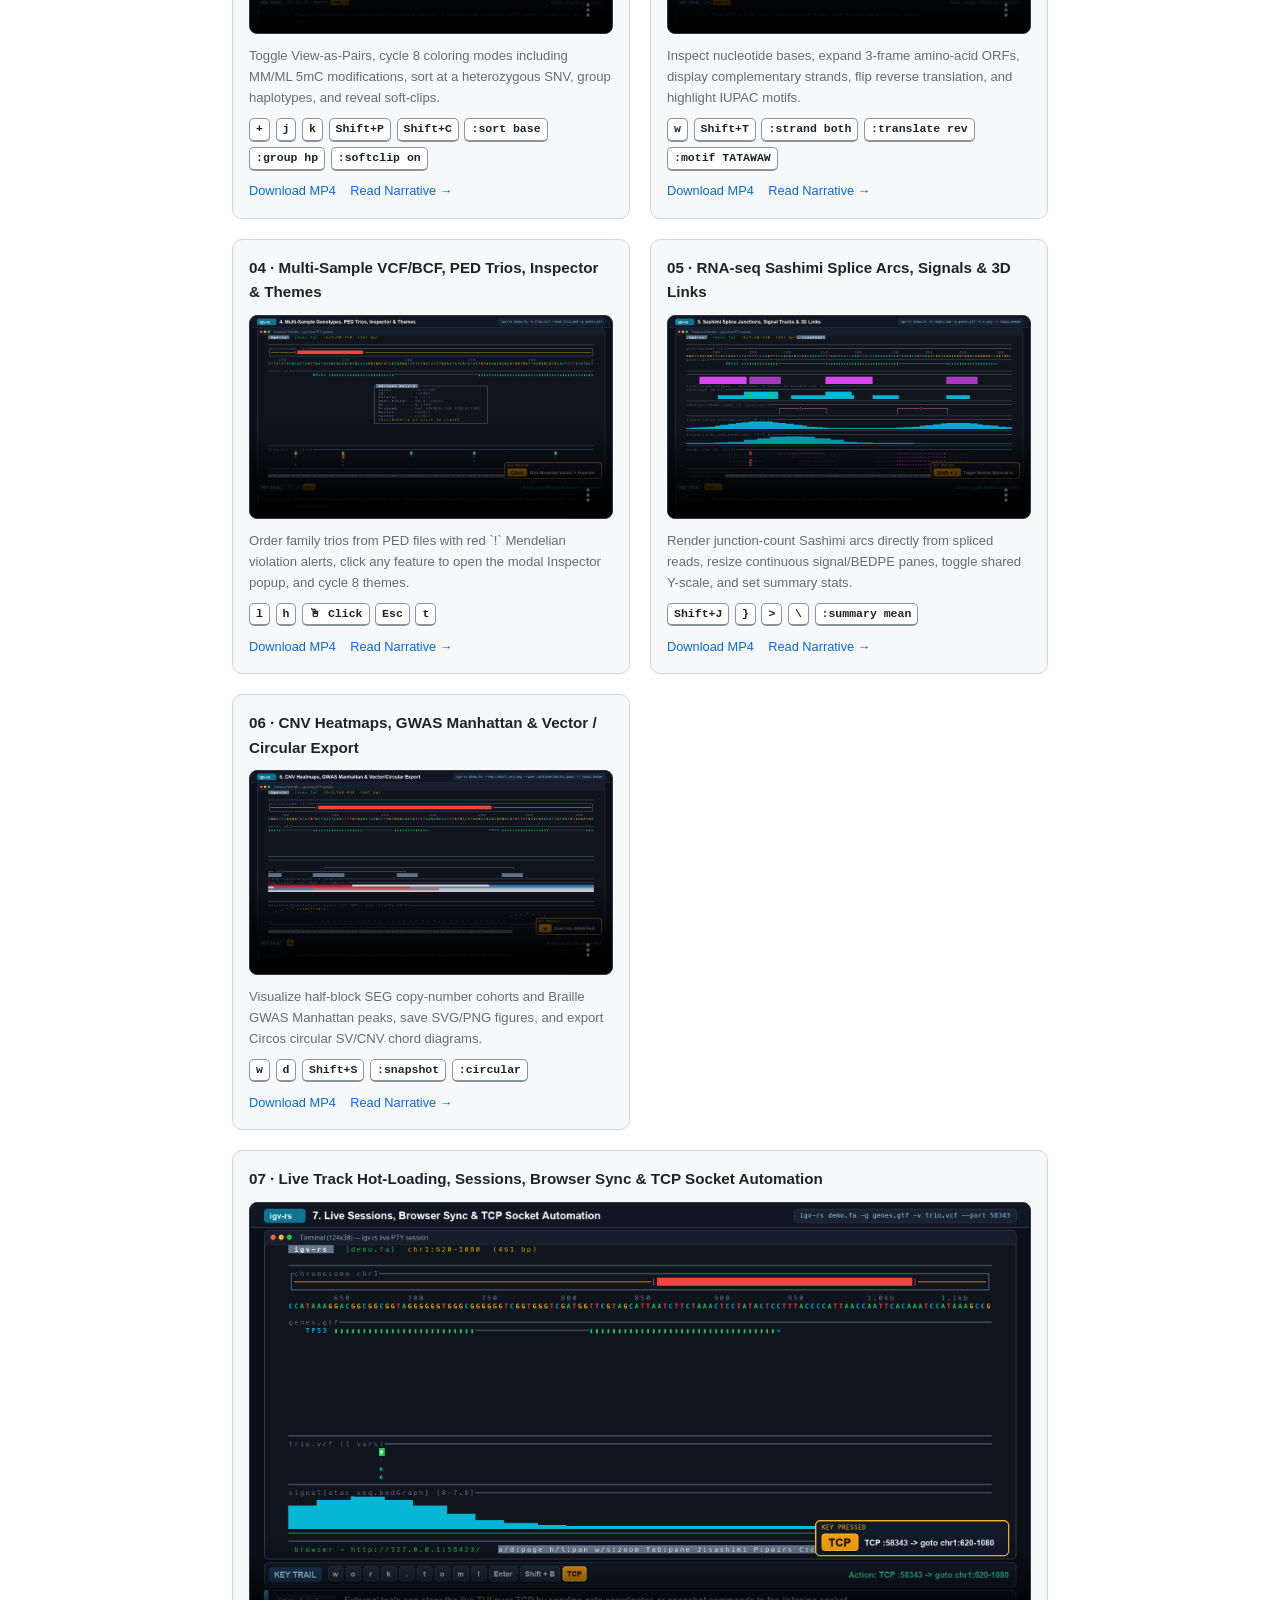
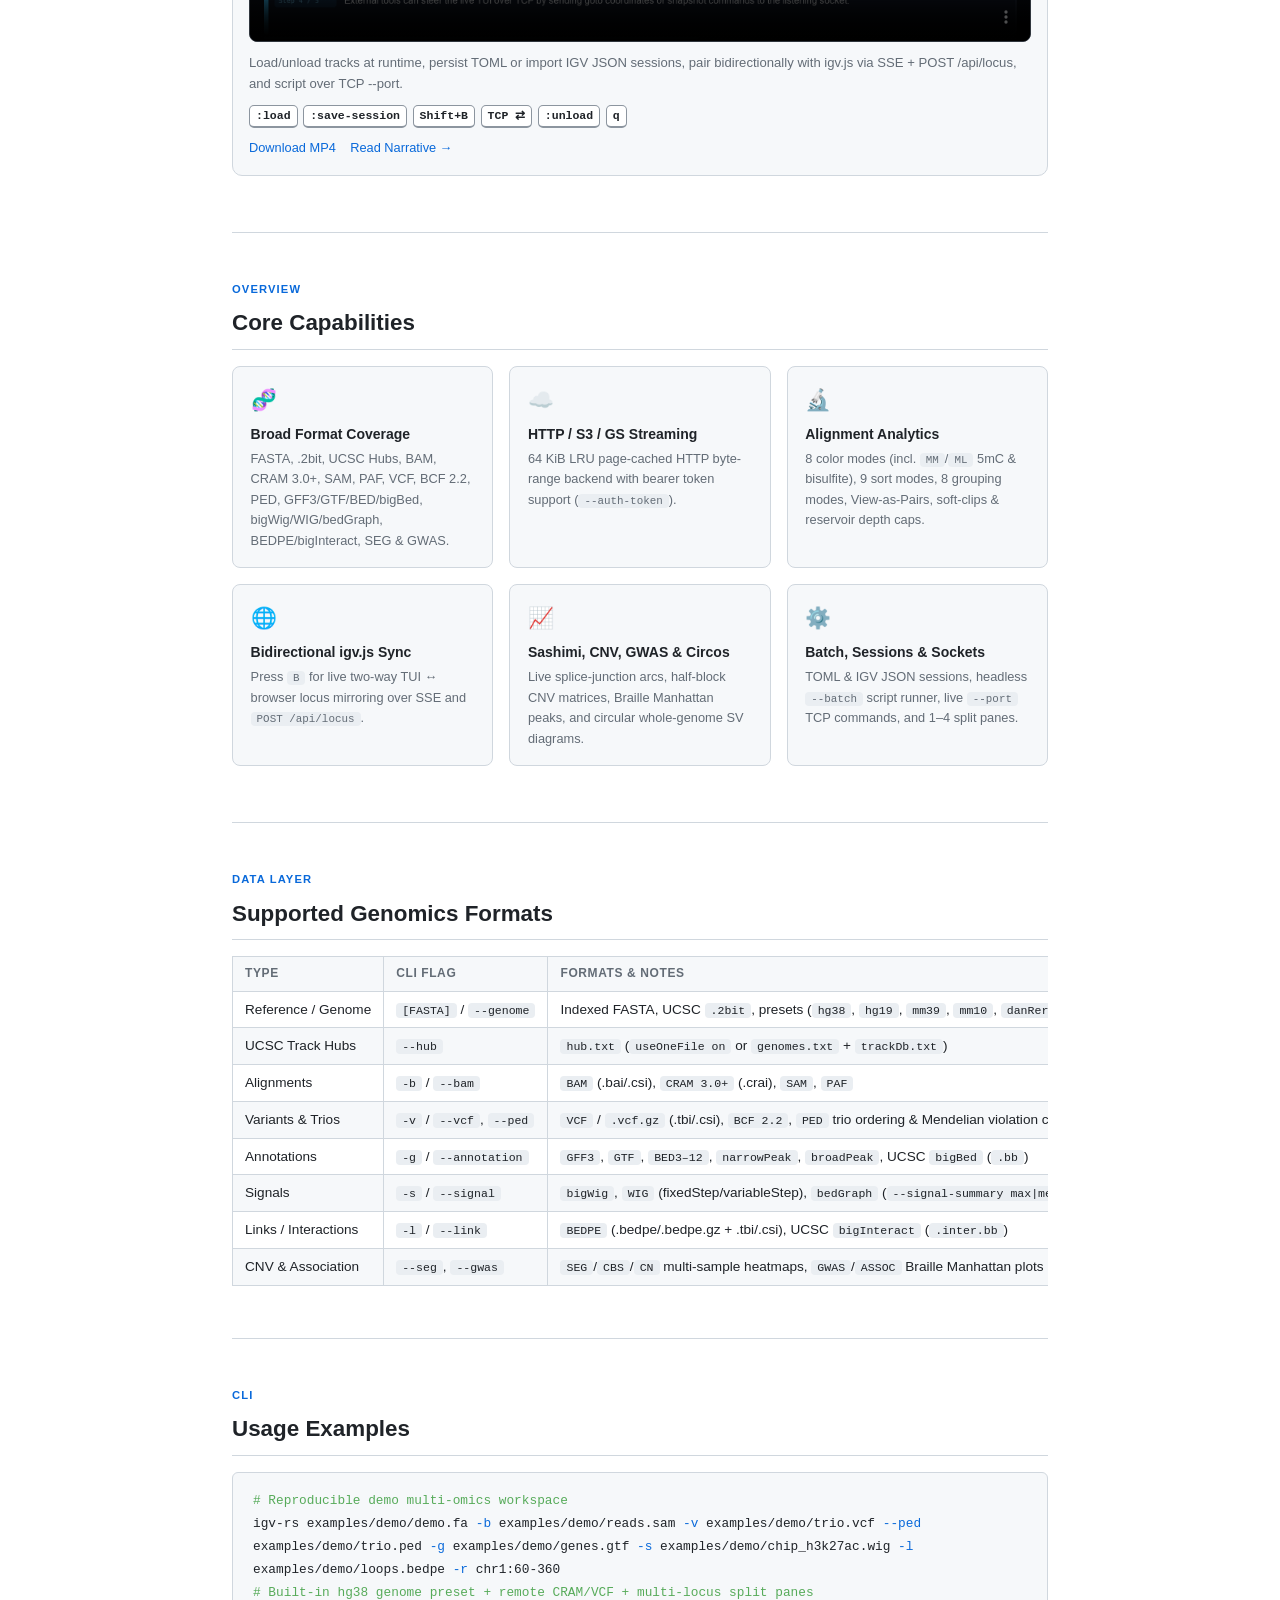
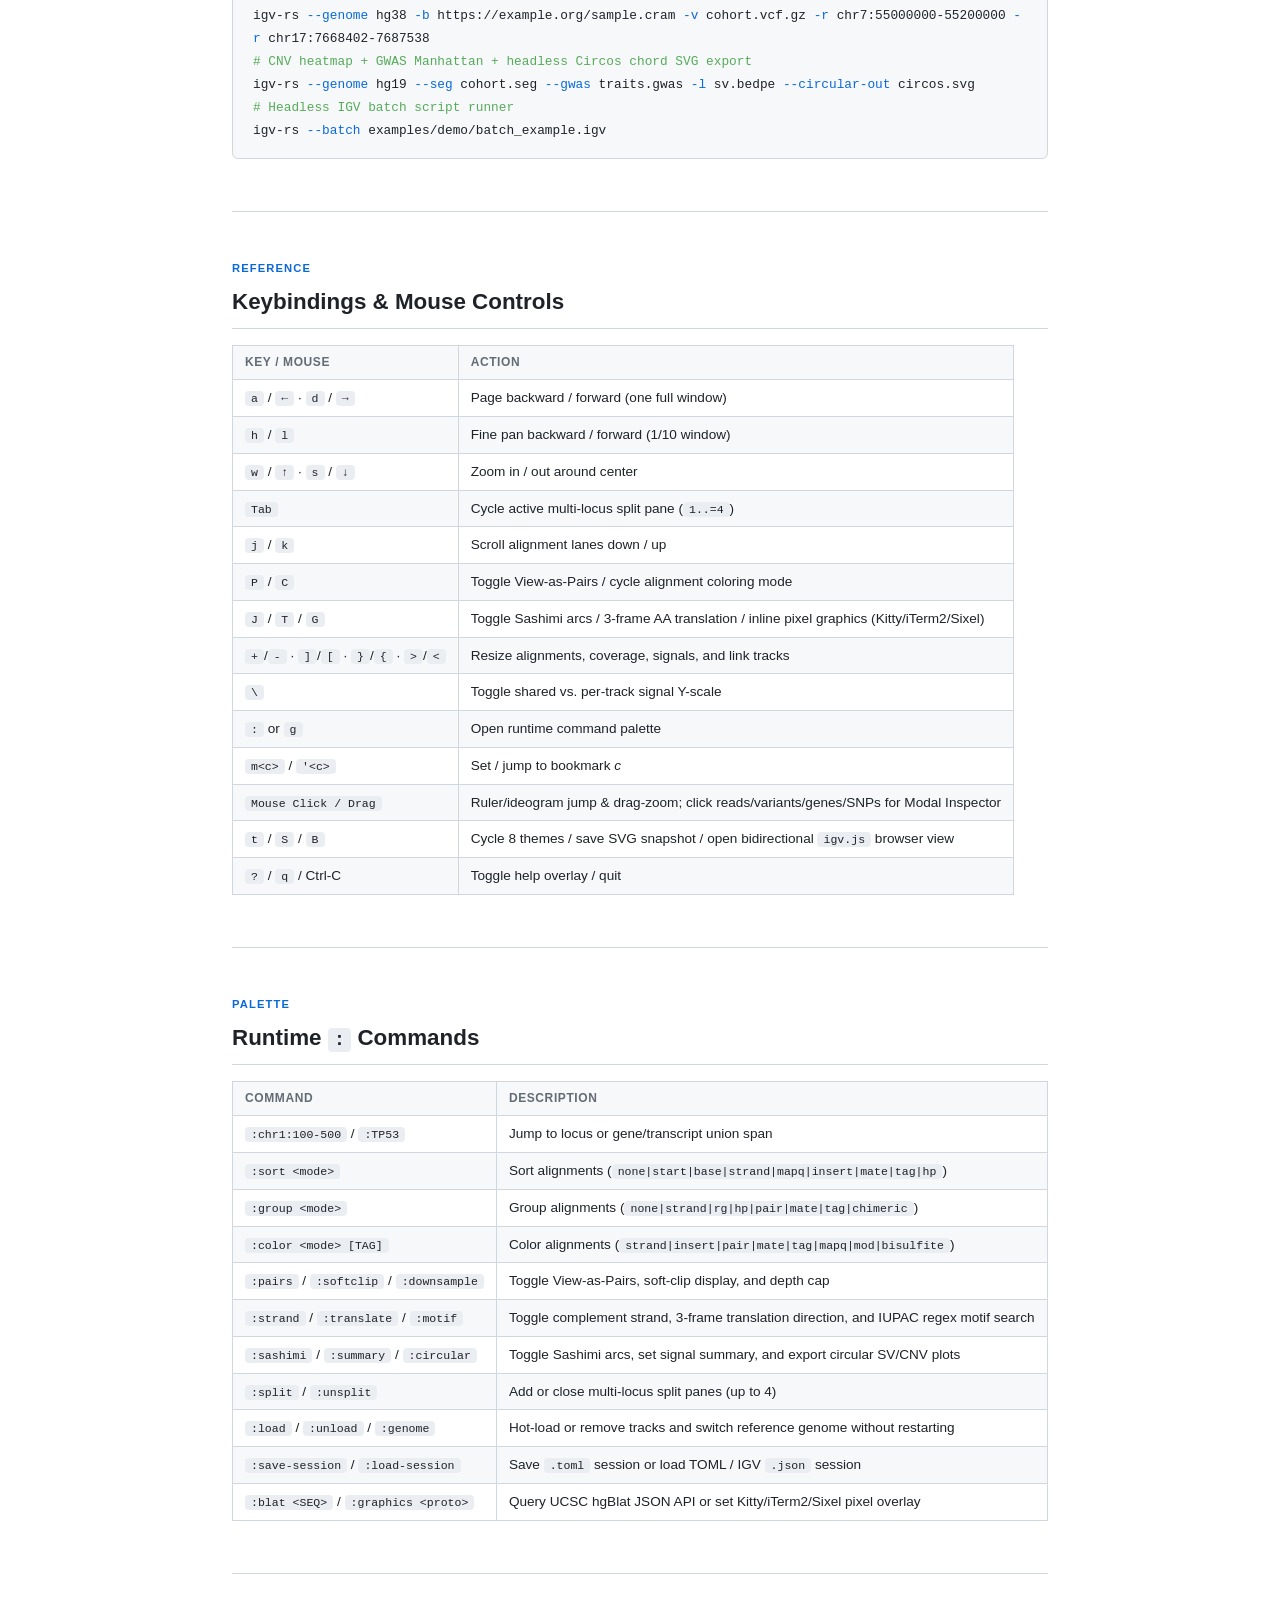
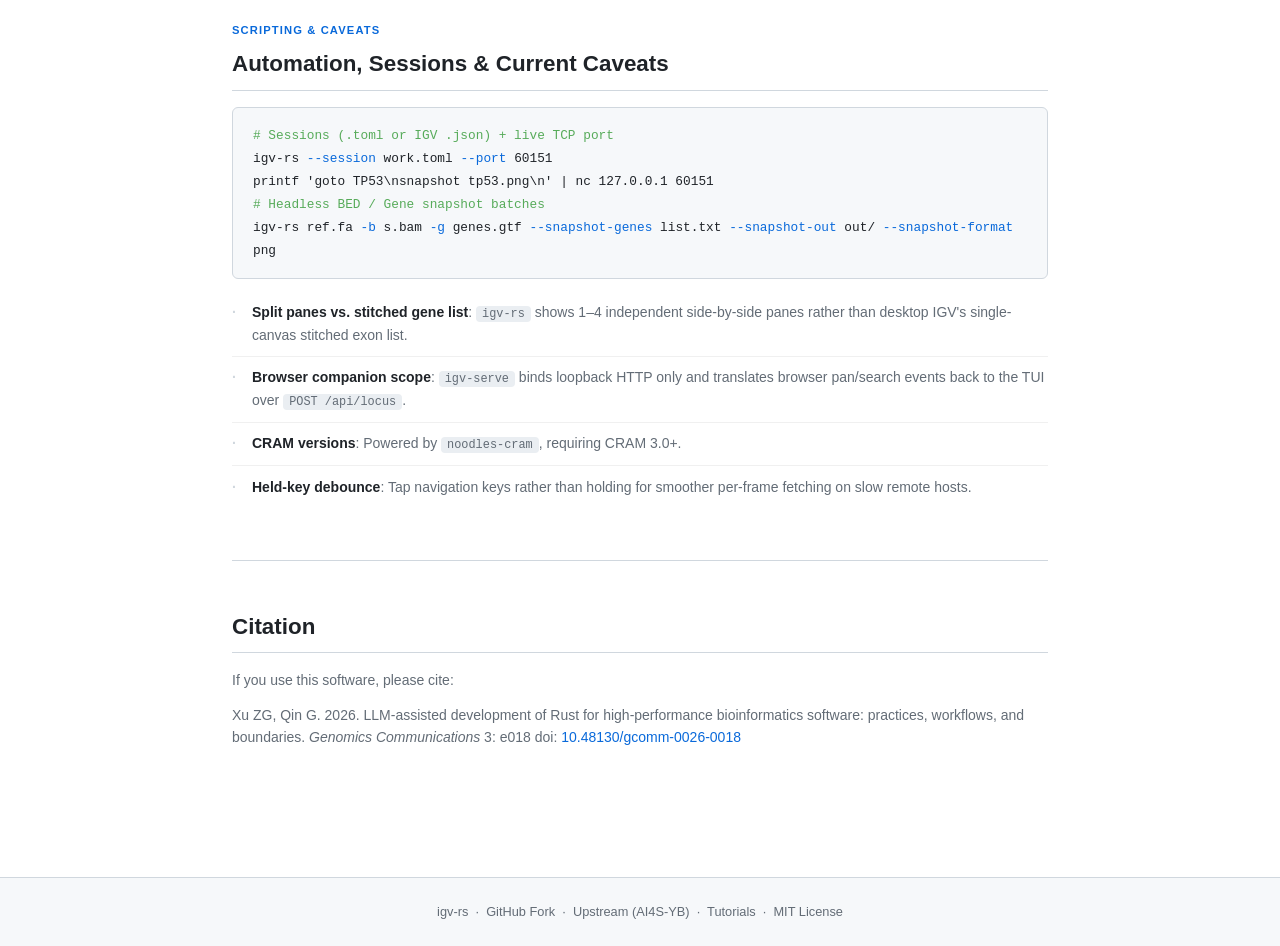
==== commit 2ce3c7a8: "Add feature videos, narratives, and refined docs" ====
--- a/docs/index.html
+++ b/docs/index.html
@@ -3,8 +3,8 @@
 <head>
   <meta charset="UTF-8">
   <meta name="viewport" content="width=device-width, initial-scale=1.0">
-  <title>igv-rs — Interactive Terminal Genome Viewer</title>
-  <meta name="description" content="Interactive terminal genome viewer for FASTA, VCF, BAM, GFF, BED, bigWig, and BEDPE, written in Rust.">
+  <title>igv-rs — Interactive Terminal &amp; Headless Genome Viewer</title>
+  <meta name="description" content="Interactive terminal and headless genome viewer in Rust for BAM/CRAM/SAM/PAF, VCF/BCF/PED, GFF/GTF/BED/bigBed, bigWig/WIG/bedGraph, BEDPE/bigInteract, SEG CNV, and GWAS.">
   <link rel="stylesheet" href="style.css">
 </head>
 <body>
@@ -17,298 +17,299 @@
     igv-rs
   </a>
   <div class="nav-links">
+    <a href="#tutorials">Videos</a>
     <a href="#features">Features</a>
-    <a href="#install">Install</a>
+    <a href="#formats">Formats</a>
     <a href="#usage">Usage</a>
     <a href="#keybindings">Keybindings</a>
-    <a href="#config">Config</a>
-    <a href="#snapshot">Snapshot</a>
-    <a href="#browser">Browser</a>
+    <a href="#commands">Commands</a>
+    <a href="#automation">Automation</a>
     <a href="#citation">Citation</a>
   </div>
   <div class="spacer"></div>
   <a class="lang-toggle" href="index.zh.html">中文</a>
-  <a class="gh-btn" href="https://github.com/AI4S-YB/igv-rs" target="_blank" rel="noopener">GitHub</a>
+  <a class="gh-btn" href="https://github.com/zhanxw/igv-rs" target="_blank" rel="noopener">GitHub</a>
 </nav>
 
 <section class="hero">
-  <div class="badge">v0.7.0 · Rust</div>
+  <div class="badge">v0.7.0 · Pure Rust Genomics</div>
   <h1>igv-rs</h1>
-  <p class="tagline">Interactive terminal genome viewer for FASTA · VCF · BAM · GFF · BED · bigWig · BEDPE</p>
+  <p class="tagline">Interactive terminal &amp; headless genome viewer with remote HTTP/S3/GS streaming, multi-locus split panes, Sashimi plots, 5mC methylation, CNV heatmaps, GWAS Manhattan plots, and bidirectional igv.js sync.</p>
   <div class="install-box">
     <span class="prompt">$</span>
-    <span>cargo install igv-rs</span>
+    <span>cargo build --release</span>
   </div>
   <div class="hero-btns">
-    <a class="btn-primary" href="#install">Get Started</a>
-    <a class="btn-secondary" href="https://github.com/AI4S-YB/igv-rs" target="_blank" rel="noopener">GitHub ↗</a>
+    <a class="btn-primary" href="#tutorials">Watch Feature Videos</a>
+    <a class="btn-secondary" href="https://github.com/zhanxw/igv-rs" target="_blank" rel="noopener">GitHub ↗</a>
   </div>
 </section>
 
 <main class="content">
+
+<!-- Video Walkthroughs & Narratives -->
+<div class="section" id="tutorials">
+  <div class="section-label">Guided Walkthroughs</div>
+  <h2>Interactive Video Tutorials &amp; Narratives</h2>
+  <p>Each 1080p tutorial records a live <code>igv-rs</code> PTY session over <code>examples/demo/</code> with real-time on-screen keystroke callouts (<code>KEY PRESSED</code> + <code>KEY TRAIL</code>) and spoken narration. <a href="tutorials.md">Browse all tutorial scripts →</a></p>
+
+  <div class="video-grid">
+    <div class="video-card featured">
+      <h4>01 · Navigation, Gene Search, Bookmarks &amp; Multi-Locus Split Panes</h4>
+      <video controls preload="metadata" poster="videos/01-navigation-and-panes-poster.png">
+        <source src="videos/01-navigation-and-panes.mp4" type="video/mp4">
+      </video>
+      <p>Full-window paging, 1/10 fine panning, symmetrical zooming, gene-symbol lookup, Vim-style bookmarks, and 2–4 split panes cycled via Tab.</p>
+      <div class="kbd-row">
+        <span class="kbd-pill">d</span><span class="kbd-pill">a</span><span class="kbd-pill">l</span><span class="kbd-pill">h</span>
+        <span class="kbd-pill">w</span><span class="kbd-pill">s</span><span class="kbd-pill">:TP53</span>
+        <span class="kbd-pill">m a</span><span class="kbd-pill">' a</span><span class="kbd-pill">:split</span><span class="kbd-pill">Tab ⇥</span><span class="kbd-pill">?</span>
+      </div>
+      <div class="video-links">
+        <a href="videos/01-navigation-and-panes.mp4">Download MP4</a>
+        <a href="narratives/01-navigation-and-panes.md">Read Narrative →</a>
+      </div>
+    </div>
+
+    <div class="video-card">
+      <h4>02 · Alignment Coloring, 5mC Mods, Pairing &amp; Sorting</h4>
+      <video controls preload="metadata" poster="videos/02-alignment-analytics-poster.png">
+        <source src="videos/02-alignment-analytics.mp4" type="video/mp4">
+      </video>
+      <p>Toggle View-as-Pairs, cycle 8 coloring modes including MM/ML 5mC modifications, sort at a heterozygous SNV, group haplotypes, and reveal soft-clips.</p>
+      <div class="kbd-row">
+        <span class="kbd-pill">+</span><span class="kbd-pill">j</span><span class="kbd-pill">k</span>
+        <span class="kbd-pill">Shift+P</span><span class="kbd-pill">Shift+C</span>
+        <span class="kbd-pill">:sort base</span><span class="kbd-pill">:group hp</span><span class="kbd-pill">:softclip on</span>
+      </div>
+      <div class="video-links">
+        <a href="videos/02-alignment-analytics.mp4">Download MP4</a>
+        <a href="narratives/02-alignment-analytics.md">Read Narrative →</a>
+      </div>
+    </div>
+
+    <div class="video-card">
+      <h4>03 · Reference Strand, 3-Frame Translation &amp; IUPAC Motifs</h4>
+      <video controls preload="metadata" poster="videos/03-sequence-and-motifs-poster.png">
+        <source src="videos/03-sequence-and-motifs.mp4" type="video/mp4">
+      </video>
+      <p>Inspect nucleotide bases, expand 3-frame amino-acid ORFs, display complementary strands, flip reverse translation, and highlight IUPAC motifs.</p>
+      <div class="kbd-row">
+        <span class="kbd-pill">w</span><span class="kbd-pill">Shift+T</span>
+        <span class="kbd-pill">:strand both</span><span class="kbd-pill">:translate rev</span><span class="kbd-pill">:motif TATAWAW</span>
+      </div>
+      <div class="video-links">
+        <a href="videos/03-sequence-and-motifs.mp4">Download MP4</a>
+        <a href="narratives/03-sequence-and-motifs.md">Read Narrative →</a>
+      </div>
+    </div>
+
+    <div class="video-card">
+      <h4>04 · Multi-Sample VCF/BCF, PED Trios, Inspector &amp; Themes</h4>
+      <video controls preload="metadata" poster="videos/04-variants-and-pedigree-poster.png">
+        <source src="videos/04-variants-and-pedigree.mp4" type="video/mp4">
+      </video>
+      <p>Order family trios from PED files with red `!` Mendelian violation alerts, click any feature to open the modal Inspector popup, and cycle 8 themes.</p>
+      <div class="kbd-row">
+        <span class="kbd-pill">l</span><span class="kbd-pill">h</span>
+        <span class="kbd-pill">🖱 Click</span><span class="kbd-pill">Esc</span><span class="kbd-pill">t</span>
+      </div>
+      <div class="video-links">
+        <a href="videos/04-variants-and-pedigree.mp4">Download MP4</a>
+        <a href="narratives/04-variants-and-pedigree.md">Read Narrative →</a>
+      </div>
+    </div>
+
+    <div class="video-card">
+      <h4>05 · RNA-seq Sashimi Splice Arcs, Signals &amp; 3D Links</h4>
+      <video controls preload="metadata" poster="videos/05-sashimi-signals-and-links-poster.png">
+        <source src="videos/05-sashimi-signals-and-links.mp4" type="video/mp4">
+      </video>
+      <p>Render junction-count Sashimi arcs directly from spliced reads, resize continuous signal/BEDPE panes, toggle shared Y-scale, and set summary stats.</p>
+      <div class="kbd-row">
+        <span class="kbd-pill">Shift+J</span><span class="kbd-pill">}</span><span class="kbd-pill">&gt;</span>
+        <span class="kbd-pill">\</span><span class="kbd-pill">:summary mean</span>
+      </div>
+      <div class="video-links">
+        <a href="videos/05-sashimi-signals-and-links.mp4">Download MP4</a>
+        <a href="narratives/05-sashimi-signals-and-links.md">Read Narrative →</a>
+      </div>
+    </div>
+
+    <div class="video-card">
+      <h4>06 · CNV Heatmaps, GWAS Manhattan &amp; Vector / Circular Export</h4>
+      <video controls preload="metadata" poster="videos/06-cnv-gwas-and-snapshots-poster.png">
+        <source src="videos/06-cnv-gwas-and-snapshots.mp4" type="video/mp4">
+      </video>
+      <p>Visualize half-block SEG copy-number cohorts and Braille GWAS Manhattan peaks, save SVG/PNG figures, and export Circos circular SV/CNV chord diagrams.</p>
+      <div class="kbd-row">
+        <span class="kbd-pill">w</span><span class="kbd-pill">d</span><span class="kbd-pill">Shift+S</span>
+        <span class="kbd-pill">:snapshot</span><span class="kbd-pill">:circular</span>
+      </div>
+      <div class="video-links">
+        <a href="videos/06-cnv-gwas-and-snapshots.mp4">Download MP4</a>
+        <a href="narratives/06-cnv-gwas-and-snapshots.md">Read Narrative →</a>
+      </div>
+    </div>
+
+    <div class="video-card featured">
+      <h4>07 · Live Track Hot-Loading, Sessions, Browser Sync &amp; TCP Socket Automation</h4>
+      <video controls preload="metadata" poster="videos/07-sessions-batch-and-automation-poster.png">
+        <source src="videos/07-sessions-batch-and-automation.mp4" type="video/mp4">
+      </video>
+      <p>Load/unload tracks at runtime, persist TOML or import IGV JSON sessions, pair bidirectionally with igv.js via SSE + POST /api/locus, and script over TCP --port.</p>
+      <div class="kbd-row">
+        <span class="kbd-pill">:load</span><span class="kbd-pill">:save-session</span>
+        <span class="kbd-pill">Shift+B</span><span class="kbd-pill">TCP ⇄</span><span class="kbd-pill">:unload</span><span class="kbd-pill">q</span>
+      </div>
+      <div class="video-links">
+        <a href="videos/07-sessions-batch-and-automation.mp4">Download MP4</a>
+        <a href="narratives/07-sessions-batch-and-automation.md">Read Narrative →</a>
+      </div>
+    </div>
+  </div>
+</div>
 
 <!-- Features -->
 <div class="section" id="features">
   <div class="section-label">Overview</div>
-  <h2>Features</h2>
+  <h2>Core Capabilities</h2>
   <div class="features">
     <div class="feature-card">
       <div class="icon">🧬</div>
-      <h4>Multi-track</h4>
-      <p>BAM · VCF · GFF · BED · bigWig · BEDPE — all in one synchronized view.</p>
-    </div>
-    <div class="feature-card">
-      <div class="icon">⚡</div>
-      <h4>Async non-blocking IO</h4>
-      <p>Adaptive zoom-level rendering keeps the TUI responsive at any scale.</p>
+      <h4>Broad Format Coverage</h4>
+      <p>FASTA, .2bit, UCSC Hubs, BAM, CRAM 3.0+, SAM, PAF, VCF, BCF 2.2, PED, GFF3/GTF/BED/bigBed, bigWig/WIG/bedGraph, BEDPE/bigInteract, SEG &amp; GWAS.</p>
+    </div>
+    <div class="feature-card">
+      <div class="icon">☁️</div>
+      <h4>HTTP / S3 / GS Streaming</h4>
+      <p>64 KiB LRU page-cached HTTP byte-range backend with bearer token support (<code>--auth-token</code>).</p>
+    </div>
+    <div class="feature-card">
+      <div class="icon">🔬</div>
+      <h4>Alignment Analytics</h4>
+      <p>8 color modes (incl. <code>MM</code>/<code>ML</code> 5mC &amp; bisulfite), 9 sort modes, 8 grouping modes, View-as-Pairs, soft-clips &amp; reservoir depth caps.</p>
     </div>
     <div class="feature-card">
       <div class="icon">🌐</div>
-      <h4>Live browser companion</h4>
-      <p>Press <code>B</code> to open igv.js in your browser, synced to the TUI view.</p>
-    </div>
-    <div class="feature-card">
-      <div class="icon">📸</div>
-      <h4>Snapshot export</h4>
-      <p>Publication-quality SVG / PNG — interactive or headless batch mode.</p>
-    </div>
-    <div class="feature-card">
-      <div class="icon">🎨</div>
-      <h4>8 built-in themes</h4>
-      <p>dark · light · paper · solarized · dracula · gruvbox — cycle with <code>t</code>.</p>
-    </div>
-    <div class="feature-card">
-      <div class="icon">🔖</div>
-      <h4>Command palette</h4>
-      <p>Jump to any coordinate or gene name. Vim-style bookmarks with <code>m&lt;c&gt;</code> / <code>'&lt;c&gt;</code>.</p>
-    </div>
-  </div>
-</div>
-
-<!-- Install -->
-<div class="section" id="install">
-  <div class="section-label">Getting Started</div>
-  <h2>Install</h2>
-  <p>Install the latest release from <a href="https://crates.io/crates/igv-rs" target="_blank" rel="noopener">crates.io</a>:</p>
-  <div class="code-block">
-    <span class="cmd"><span class="prompt">$</span> cargo install igv-rs</span>
-  </div>
-  <p>The igv.js browser companion is bundled into the binary — no extra assets required.</p>
-  <p>Pre-built binaries for Linux / macOS / Windows are attached to each
-    <a href="https://github.com/AI4S-YB/igv-rs/releases" target="_blank" rel="noopener">GitHub Release</a>.
-  </p>
-  <p>Build from source:</p>
-  <div class="code-block">
-    <span class="cmd"><span class="prompt">$</span> git clone https://github.com/AI4S-YB/igv-rs</span>
-    <span class="cmd"><span class="prompt">$</span> cargo build --release</span>
-    <span class="cmd"><span class="comment"># binary at target/release/igv-rs</span></span>
-  </div>
+      <h4>Bidirectional igv.js Sync</h4>
+      <p>Press <code>B</code> for live two-way TUI ↔ browser locus mirroring over SSE and <code>POST /api/locus</code>.</p>
+    </div>
+    <div class="feature-card">
+      <div class="icon">📈</div>
+      <h4>Sashimi, CNV, GWAS &amp; Circos</h4>
+      <p>Live splice-junction arcs, half-block CNV matrices, Braille Manhattan peaks, and circular whole-genome SV diagrams.</p>
+    </div>
+    <div class="feature-card">
+      <div class="icon">⚙️</div>
+      <h4>Batch, Sessions &amp; Sockets</h4>
+      <p>TOML &amp; IGV JSON sessions, headless <code>--batch</code> script runner, live <code>--port</code> TCP commands, and 1–4 split panes.</p>
+    </div>
+  </div>
+</div>
+
+<!-- Formats -->
+<div class="section" id="formats">
+  <div class="section-label">Data Layer</div>
+  <h2>Supported Genomics Formats</h2>
+  <table class="data-table">
+    <thead><tr><th>Type</th><th>CLI Flag</th><th>Formats &amp; Notes</th></tr></thead>
+    <tbody>
+      <tr><td>Reference / Genome</td><td><code>[FASTA]</code> / <code>--genome</code></td><td>Indexed FASTA, UCSC <code>.2bit</code>, presets (<code>hg38</code>, <code>hg19</code>, <code>mm39</code>, <code>mm10</code>, <code>danRer11</code>, <code>dm6</code>, <code>ce11</code>, <code>sacCer3</code>), cytobands &amp; <code>1</code>↔<code>chr1</code> aliases</td></tr>
+      <tr><td>UCSC Track Hubs</td><td><code>--hub</code></td><td><code>hub.txt</code> (<code>useOneFile on</code> or <code>genomes.txt</code> + <code>trackDb.txt</code>)</td></tr>
+      <tr><td>Alignments</td><td><code>-b</code> / <code>--bam</code></td><td><code>BAM</code> (.bai/.csi), <code>CRAM 3.0+</code> (.crai), <code>SAM</code>, <code>PAF</code></td></tr>
+      <tr><td>Variants &amp; Trios</td><td><code>-v</code> / <code>--vcf</code>, <code>--ped</code></td><td><code>VCF</code> / <code>.vcf.gz</code> (.tbi/.csi), <code>BCF 2.2</code>, <code>PED</code> trio ordering &amp; Mendelian violation checks</td></tr>
+      <tr><td>Annotations</td><td><code>-g</code> / <code>--annotation</code></td><td><code>GFF3</code>, <code>GTF</code>, <code>BED3–12</code>, <code>narrowPeak</code>, <code>broadPeak</code>, UCSC <code>bigBed</code> (<code>.bb</code>)</td></tr>
+      <tr><td>Signals</td><td><code>-s</code> / <code>--signal</code></td><td><code>bigWig</code>, <code>WIG</code> (fixedStep/variableStep), <code>bedGraph</code> (<code>--signal-summary max|mean|min|sum</code>)</td></tr>
+      <tr><td>Links / Interactions</td><td><code>-l</code> / <code>--link</code></td><td><code>BEDPE</code> (.bedpe/.bedpe.gz + .tbi/.csi), UCSC <code>bigInteract</code> (<code>.inter.bb</code>)</td></tr>
+      <tr><td>CNV &amp; Association</td><td><code>--seg</code>, <code>--gwas</code></td><td><code>SEG</code>/<code>CBS</code>/<code>CN</code> multi-sample heatmaps, <code>GWAS</code>/<code>ASSOC</code> Braille Manhattan plots</td></tr>
+    </tbody>
+  </table>
 </div>
 
 <!-- Usage -->
 <div class="section" id="usage">
   <div class="section-label">CLI</div>
-  <h2>Usage</h2>
+  <h2>Usage Examples</h2>
   <div class="code-block">
-    <span class="cmd"><span class="comment"># Reference only</span></span>
-    <span class="cmd">igv-rs reference.fa</span>
+    <span class="cmd"><span class="comment"># Reproducible demo multi-omics workspace</span></span>
+    <span class="cmd">igv-rs examples/demo/demo.fa <span class="flag">-b</span> examples/demo/reads.sam <span class="flag">-v</span> examples/demo/trio.vcf <span class="flag">--ped</span> examples/demo/trio.ped <span class="flag">-g</span> examples/demo/genes.gtf <span class="flag">-s</span> examples/demo/chip_h3k27ac.wig <span class="flag">-l</span> examples/demo/loops.bedpe <span class="flag">-r</span> chr1:60-360</span>
     <span class="cmd"></span>
-    <span class="cmd"><span class="comment"># With variants</span></span>
-    <span class="cmd">igv-rs reference.fa <span class="flag">-v</span> variants.vcf.gz</span>
+    <span class="cmd"><span class="comment"># Built-in hg38 genome preset + remote CRAM/VCF + multi-locus split panes</span></span>
+    <span class="cmd">igv-rs <span class="flag">--genome</span> hg38 <span class="flag">-b</span> https://example.org/sample.cram <span class="flag">-v</span> cohort.vcf.gz <span class="flag">-r</span> chr7:55000000-55200000 <span class="flag">-r</span> chr17:7668402-7687538</span>
     <span class="cmd"></span>
-    <span class="cmd"><span class="comment"># With alignments</span></span>
-    <span class="cmd">igv-rs reference.fa <span class="flag">-b</span> alignments.bam <span class="flag">-r</span> chr1:1000-2000</span>
+    <span class="cmd"><span class="comment"># CNV heatmap + GWAS Manhattan + headless Circos chord SVG export</span></span>
+    <span class="cmd">igv-rs <span class="flag">--genome</span> hg19 <span class="flag">--seg</span> cohort.seg <span class="flag">--gwas</span> traits.gwas <span class="flag">-l</span> sv.bedpe <span class="flag">--circular-out</span> circos.svg</span>
     <span class="cmd"></span>
-    <span class="cmd"><span class="comment"># Multiple BAM tracks</span></span>
-    <span class="cmd">igv-rs reference.fa <span class="flag">-b</span> sample1.bam <span class="flag">-b</span> sample2.bam</span>
-    <span class="cmd"></span>
-    <span class="cmd"><span class="comment"># Annotations (GFF/GTF/BED/narrowPeak auto-detected by extension)</span></span>
-    <span class="cmd">igv-rs reference.fa <span class="flag">-g</span> genes.gff3 <span class="flag">-b</span> sample.bam</span>
-    <span class="cmd"></span>
-    <span class="cmd"><span class="comment"># Signal tracks (bigWig)</span></span>
-    <span class="cmd">igv-rs reference.fa <span class="flag">-s</span> chip.bw <span class="flag">-s</span> input.bw <span class="flag">-r</span> chr1:1-10000000</span>
-    <span class="cmd"></span>
-    <span class="cmd"><span class="comment"># Chromatin loops (BEDPE)</span></span>
-    <span class="cmd">igv-rs reference.fa <span class="flag">-l</span> loops.bedpe <span class="flag">--link-min-score</span> 5.0</span>
-    <span class="cmd"></span>
-    <span class="cmd"><span class="comment"># Everything at once</span></span>
-    <span class="cmd">igv-rs reference.fa <span class="flag">-b</span> sample.bam <span class="flag">-g</span> genes.gff3 <span class="flag">-s</span> rna.bw <span class="flag">-l</span> loops.bedpe <span class="flag">-r</span> chr1:1000-2000</span>
-  </div>
-  <p>The command palette (<code>:</code> or <code>g</code>) accepts coordinates (<code>chr1:1000-2000</code>) and
-     gene names — type any <code>gene_name</code>, <code>gene_id</code>, or <code>transcript_id</code> from a loaded
-     GFF/GTF/BED track and the view jumps to the union span of all matching transcripts.</p>
-</div>
-
-<!-- Wide-zoom -->
-<div class="section" id="zoom">
-  <div class="section-label">Rendering</div>
-  <h2>Wide-zoom Behavior</h2>
-  <p>At wider zoom levels igv-rs skips expensive fetches to stay responsive:</p>
-  <table class="data-table">
-    <thead>
-      <tr>
-        <th>View Width</th>
-        <th>Reference</th>
-        <th>Reads</th>
-        <th>Variants</th>
-        <th>Annotations</th>
-        <th>Signals</th>
-        <th>Links</th>
-      </tr>
-    </thead>
-    <tbody>
-      <tr>
-        <td>≤ 50 kb (per-base)</td>
-        <td class="yes">yes</td>
-        <td class="yes">yes</td>
-        <td class="yes">yes</td>
-        <td>transcripts</td>
-        <td class="yes">yes</td>
-        <td class="yes">yes</td>
-      </tr>
-      <tr>
-        <td>50 kb – 500 kb</td>
-        <td class="no">—</td>
-        <td class="no">—</td>
-        <td class="yes">yes</td>
-        <td>transcripts</td>
-        <td class="yes">yes</td>
-        <td class="yes">yes</td>
-      </tr>
-      <tr>
-        <td>500 kb – 5 Mb</td>
-        <td class="no">—</td>
-        <td class="no">—</td>
-        <td class="no">—</td>
-        <td>transcripts</td>
-        <td class="yes">yes</td>
-        <td class="yes">yes</td>
-      </tr>
-      <tr>
-        <td>&gt; 5 Mb (overview)</td>
-        <td class="no">—</td>
-        <td class="no">—</td>
-        <td class="no">—</td>
-        <td>gene density</td>
-        <td class="yes">yes</td>
-        <td class="yes">yes</td>
-      </tr>
-    </tbody>
-  </table>
-  <p>The footer shows a yellow "overview" hint when fetches are gated. bigWig signal tracks remain visible at every zoom level.</p>
-</div>
-
-<!-- Snapshot -->
-<div class="section" id="snapshot">
-  <div class="section-label">Export</div>
-  <h2>Snapshot Export</h2>
-  <p>Save publication-quality SVG or PNG figures — interactive or headless batch.</p>
-  <p><strong>Interactive (inside the TUI):</strong></p>
-  <div class="code-block">
-    <span class="cmd"><span class="comment"># Press S to save current view</span></span>
-    <span class="cmd">S  →  snapshot_chr1_1000_2000.svg</span>
-    <span class="cmd"></span>
-    <span class="cmd"><span class="comment"># Or use the command palette for a custom path / format</span></span>
-    <span class="cmd">:snapshot path/to/figure.png</span>
-  </div>
-  <p><strong>Headless batch (no TUI opened):</strong></p>
-  <div class="code-block">
-    <span class="cmd"><span class="comment"># One snapshot per BED region (col 4 = filename stem)</span></span>
-    <span class="cmd">igv-rs ref.fa <span class="flag">-b</span> s.bam <span class="flag">--snapshot-bed</span> regions.bed <span class="flag">--snapshot-out</span> out/</span>
-    <span class="cmd"></span>
-    <span class="cmd"><span class="comment"># One snapshot per gene name (requires -g)</span></span>
-    <span class="cmd">igv-rs ref.fa <span class="flag">-b</span> s.bam <span class="flag">-g</span> genes.gtf <span class="flag">--snapshot-genes</span> list.txt <span class="flag">--snapshot-out</span> out/</span>
-  </div>
-  <p>Common flags: <code>--snapshot-format svg|png</code> · <code>--snapshot-width &lt;px&gt;</code> · <code>--snapshot-flank &lt;fraction&gt;</code> · <code>--snapshot-theme igv|tui</code></p>
-</div>
-
-<!-- Browser View -->
-<div class="section" id="browser">
-  <div class="section-label">Live Preview</div>
-  <h2>Browser View (igv.js)</h2>
-  <p>Press <code>B</code> inside the TUI to launch a local HTTP server and open igv.js in your default browser.
-     The browser tab starts at the TUI's current region and follows your navigation in real time.</p>
-  <div class="code-block">
-    <span class="cmd">igv-rs ref.fa <span class="flag">-b</span> sample.bam <span class="flag">-g</span> genes.gtf <span class="flag">-l</span> loops.bedpe</span>
-    <span class="cmd"><span class="comment"># inside the TUI:</span></span>
-    <span class="cmd"><span class="comment">#   B          → opens browser tab (igv.js)</span></span>
-    <span class="cmd"><span class="comment">#   d / s / :gene → browser follows</span></span>
-    <span class="cmd"><span class="comment">#   q          → exits TUI, shuts down server</span></span>
-  </div>
-  <p>The server binds to <code>127.0.0.1</code> on an ephemeral port (override with <code>--serve-port</code>).
-     igv.js is bundled into the binary — browser view works offline. Disable with <code>--no-browser</code>.</p>
+    <span class="cmd"><span class="comment"># Headless IGV batch script runner</span></span>
+    <span class="cmd">igv-rs <span class="flag">--batch</span> examples/demo/batch_example.igv</span>
+  </div>
 </div>
 
 <!-- Keybindings -->
 <div class="section" id="keybindings">
   <div class="section-label">Reference</div>
-  <h2>Keybindings</h2>
+  <h2>Keybindings &amp; Mouse Controls</h2>
   <table class="data-table">
-    <thead><tr><th>Key</th><th>Action</th></tr></thead>
+    <thead><tr><th>Key / Mouse</th><th>Action</th></tr></thead>
     <tbody>
-      <tr><td><code>a</code> / <code>←</code></td><td>Page backward (one full window)</td></tr>
-      <tr><td><code>d</code> / <code>→</code></td><td>Page forward (one full window)</td></tr>
-      <tr><td><code>h</code></td><td>Move backward 1/10 window (fine pan)</td></tr>
-      <tr><td><code>l</code></td><td>Move forward 1/10 window (fine pan)</td></tr>
-      <tr><td><code>w</code> / <code>↑</code></td><td>Zoom in</td></tr>
-      <tr><td><code>s</code> / <code>↓</code></td><td>Zoom out</td></tr>
+      <tr><td><code>a</code> / <code>←</code> · <code>d</code> / <code>→</code></td><td>Page backward / forward (one full window)</td></tr>
+      <tr><td><code>h</code> / <code>l</code></td><td>Fine pan backward / forward (1/10 window)</td></tr>
+      <tr><td><code>w</code> / <code>↑</code> · <code>s</code> / <code>↓</code></td><td>Zoom in / out around center</td></tr>
+      <tr><td><code>Tab</code></td><td>Cycle active multi-locus split pane (<code>1..=4</code>)</td></tr>
       <tr><td><code>j</code> / <code>k</code></td><td>Scroll alignment lanes down / up</td></tr>
-      <tr><td><code>+</code> / <code>-</code></td><td>Grow / shrink alignment-track height</td></tr>
-      <tr><td><code>]</code> / <code>[</code></td><td>Grow / shrink coverage-track height</td></tr>
-      <tr><td><code>\</code></td><td>Toggle signal shared / per-track Y-scale</td></tr>
-      <tr><td><code>}</code> / <code>{</code></td><td>Grow / shrink signal-track height</td></tr>
-      <tr><td><code>&lt;</code> / <code>&gt;</code></td><td>Shrink / grow link-track height</td></tr>
-      <tr><td><code>:</code> or <code>g</code></td><td>Open command palette (coordinate or gene name)</td></tr>
-      <tr><td><code>m&lt;c&gt;</code></td><td>Set bookmark to letter <em>c</em></td></tr>
-      <tr><td><code>'&lt;c&gt;</code></td><td>Jump to bookmark <em>c</em></td></tr>
-      <tr><td><code>t</code></td><td>Cycle theme</td></tr>
-      <tr><td><code>S</code></td><td>Save SVG snapshot of current view</td></tr>
-      <tr><td><code>B</code></td><td>Open browser view (igv.js)</td></tr>
-      <tr><td><code>?</code></td><td>Toggle keybinding help overlay</td></tr>
-      <tr><td><code>q</code> / Ctrl-C</td><td>Quit</td></tr>
+      <tr><td><code>P</code> / <code>C</code></td><td>Toggle View-as-Pairs / cycle alignment coloring mode</td></tr>
+      <tr><td><code>J</code> / <code>T</code> / <code>G</code></td><td>Toggle Sashimi arcs / 3-frame AA translation / inline pixel graphics (Kitty/iTerm2/Sixel)</td></tr>
+      <tr><td><code>+</code>/<code>-</code> · <code>]</code>/<code>[</code> · <code>}</code>/<code>{</code> · <code>&gt;</code>/<code>&lt;</code></td><td>Resize alignments, coverage, signals, and link tracks</td></tr>
+      <tr><td><code>\</code></td><td>Toggle shared vs. per-track signal Y-scale</td></tr>
+      <tr><td><code>:</code> or <code>g</code></td><td>Open runtime command palette</td></tr>
+      <tr><td><code>m&lt;c&gt;</code> / <code>'&lt;c&gt;</code></td><td>Set / jump to bookmark <em>c</em></td></tr>
+      <tr><td><code>Mouse Click / Drag</code></td><td>Ruler/ideogram jump &amp; drag-zoom; click reads/variants/genes/SNPs for Modal Inspector</td></tr>
+      <tr><td><code>t</code> / <code>S</code> / <code>B</code></td><td>Cycle 8 themes / save SVG snapshot / open bidirectional <code>igv.js</code> browser view</td></tr>
+      <tr><td><code>?</code> / <code>q</code> / Ctrl-C</td><td>Toggle help overlay / quit</td></tr>
     </tbody>
   </table>
 </div>
 
-<!-- Config -->
-<div class="section" id="config">
-  <div class="section-label">Configuration</div>
-  <h2>Configuration</h2>
-  <p>Optional <code>~/.config/igv-rs/config.toml</code> is read at startup:</p>
+<!-- Runtime Commands -->
+<div class="section" id="commands">
+  <div class="section-label">Palette</div>
+  <h2>Runtime <code>:</code> Commands</h2>
+  <table class="data-table">
+    <thead><tr><th>Command</th><th>Description</th></tr></thead>
+    <tbody>
+      <tr><td><code>:chr1:100-500</code> / <code>:TP53</code></td><td>Jump to locus or gene/transcript union span</td></tr>
+      <tr><td><code>:sort &lt;mode&gt;</code></td><td>Sort alignments (<code>none|start|base|strand|mapq|insert|mate|tag|hp</code>)</td></tr>
+      <tr><td><code>:group &lt;mode&gt;</code></td><td>Group alignments (<code>none|strand|rg|hp|pair|mate|tag|chimeric</code>)</td></tr>
+      <tr><td><code>:color &lt;mode&gt; [TAG]</code></td><td>Color alignments (<code>strand|insert|pair|mate|tag|mapq|mod|bisulfite</code>)</td></tr>
+      <tr><td><code>:pairs</code> / <code>:softclip</code> / <code>:downsample</code></td><td>Toggle View-as-Pairs, soft-clip display, and depth cap</td></tr>
+      <tr><td><code>:strand</code> / <code>:translate</code> / <code>:motif</code></td><td>Toggle complement strand, 3-frame translation direction, and IUPAC regex motif search</td></tr>
+      <tr><td><code>:sashimi</code> / <code>:summary</code> / <code>:circular</code></td><td>Toggle Sashimi arcs, set signal summary, and export circular SV/CNV plots</td></tr>
+      <tr><td><code>:split</code> / <code>:unsplit</code></td><td>Add or close multi-locus split panes (up to 4)</td></tr>
+      <tr><td><code>:load</code> / <code>:unload</code> / <code>:genome</code></td><td>Hot-load or remove tracks and switch reference genome without restarting</td></tr>
+      <tr><td><code>:save-session</code> / <code>:load-session</code></td><td>Save <code>.toml</code> session or load TOML / IGV <code>.json</code> session</td></tr>
+      <tr><td><code>:blat &lt;SEQ&gt;</code> / <code>:graphics &lt;proto&gt;</code></td><td>Query UCSC hgBlat JSON API or set Kitty/iTerm2/Sixel pixel overlay</td></tr>
+    </tbody>
+  </table>
+</div>
+
+<!-- Automation & Limitations -->
+<div class="section" id="automation">
+  <div class="section-label">Scripting &amp; Caveats</div>
+  <h2>Automation, Sessions &amp; Current Caveats</h2>
   <div class="code-block">
-    <span class="cmd">[theme]</span>
-    <span class="cmd"><span class="comment"># "dark" | "light" | "paper" | "solarized-dark" | "solarized-light"</span></span>
-    <span class="cmd"><span class="comment"># | "dracula" | "gruvbox-dark"</span></span>
-    <span class="cmd">preset = "dark"</span>
+    <span class="cmd"><span class="comment"># Sessions (.toml or IGV .json) + live TCP port</span></span>
+    <span class="cmd">igv-rs <span class="flag">--session</span> work.toml <span class="flag">--port</span> 60151</span>
+    <span class="cmd">printf 'goto TP53\nsnapshot tp53.png\n' | nc 127.0.0.1 60151</span>
     <span class="cmd"></span>
-    <span class="cmd">[theme.custom]</span>
-    <span class="cmd"><span class="comment"># Override individual style keys</span></span>
-    <span class="cmd">"A"        = "bold green"</span>
-    <span class="cmd">"MISMATCH" = "bold white on red"</span>
-    <span class="cmd">"SIGNAL"   = "cyan"</span>
-    <span class="cmd">"LINK"     = "magenta"</span>
-    <span class="cmd"></span>
-    <span class="cmd">[serve]</span>
-    <span class="cmd">auto_open = true   <span class="comment"># --no-browser overrides</span></span>
-    <span class="cmd">port      = 0      <span class="comment"># 0 = ephemeral; --serve-port overrides</span></span>
-  </div>
-</div>
-
-<!-- Known Limitations -->
-<div class="section" id="limitations">
-  <div class="section-label">Caveats</div>
-  <h2>Known Limitations</h2>
+    <span class="cmd"><span class="comment"># Headless BED / Gene snapshot batches</span></span>
+    <span class="cmd">igv-rs ref.fa <span class="flag">-b</span> s.bam <span class="flag">-g</span> genes.gtf <span class="flag">--snapshot-genes</span> list.txt <span class="flag">--snapshot-out</span> out/ <span class="flag">--snapshot-format</span> png</span>
+  </div>
   <ul class="limits-list">
-    <li><strong>Held-key debounce</strong> not implemented — tap rather than hold navigation keys.</li>
-    <li><strong><code>[render]</code> config keys</strong> (zoom_factor, nav_overlap, threshold overrides) not yet read.</li>
-    <li><strong><code>[bookmarks]</code> config table</strong> not loaded — in-session bookmarks work fully.</li>
-    <li><strong>Coverage at wide zoom</strong> is hidden, not heat-mapped — use a precomputed bigWig for chromosome-scale depth.</li>
-    <li><strong>BAM tag display</strong> uses Rust's Debug formatting (e.g. <code>Int8(42)</code> instead of <code>42</code>) when coloring by tag.</li>
-    <li><strong>No signal-track caching</strong> — every region change re-fetches bigWig.</li>
-    <li><strong>Single signal colormap</strong> — all bigWig tracks share the <code>SIGNAL</code> theme key.</li>
-    <li><strong>bigBed (<code>.bb</code>)</strong> not yet supported.</li>
-    <li><strong>No tabix / pairix for link tracks</strong> — BEDPE files &gt;1M records load slowly.</li>
-    <li><strong>Browser view is loopback-only</strong> — no remote access, no auth tokens.</li>
+    <li><strong>Split panes vs. stitched gene list</strong>: <code>igv-rs</code> shows 1–4 independent side-by-side panes rather than desktop IGV's single-canvas stitched exon list.</li>
+    <li><strong>Browser companion scope</strong>: <code>igv-serve</code> binds loopback HTTP only and translates browser pan/search events back to the TUI over <code>POST /api/locus</code>.</li>
+    <li><strong>CRAM versions</strong>: Powered by <code>noodles-cram</code>, requiring CRAM 3.0+.</li>
+    <li><strong>Held-key debounce</strong>: Tap navigation keys rather than holding for smoother per-frame fetching on slow remote hosts.</li>
   </ul>
 </div>
 
@@ -323,8 +324,9 @@
 <footer class="gh-footer">
   <p>
     igv-rs &nbsp;·&nbsp;
-    <a href="https://github.com/AI4S-YB/igv-rs" target="_blank" rel="noopener">GitHub</a> &nbsp;·&nbsp;
-    <a href="https://crates.io/crates/igv-rs" target="_blank" rel="noopener">crates.io</a> &nbsp;·&nbsp;
+    <a href="https://github.com/zhanxw/igv-rs" target="_blank" rel="noopener">GitHub Fork</a> &nbsp;·&nbsp;
+    <a href="https://github.com/AI4S-YB/igv-rs" target="_blank" rel="noopener">Upstream (AI4S-YB)</a> &nbsp;·&nbsp;
+    <a href="tutorials.md">Tutorials</a> &nbsp;·&nbsp;
     MIT License
   </p>
 </footer>
--- a/docs/style.css
+++ b/docs/style.css
@@ -282,6 +282,75 @@
 .limits-list li strong { color: #1f2328; }
 .limits-list li:last-child { border-bottom: none; }
 
+/* ── Feature Video Cards ─────────────────────────────────── */
+.video-grid {
+  display: grid;
+  grid-template-columns: repeat(2, 1fr);
+  gap: 1.25rem;
+  margin: 1rem 0;
+}
+
+.video-card {
+  background: #f6f8fa;
+  border: 1px solid #d0d7de;
+  border-radius: 10px;
+  padding: 1rem;
+  display: flex;
+  flex-direction: column;
+  gap: 0.65rem;
+}
+
+.video-card.featured {
+  grid-column: 1 / -1;
+}
+
+.video-card video {
+  width: 100%;
+  border-radius: 8px;
+  background: #0b0f17;
+  border: 1px solid #30363d;
+  aspect-ratio: 16 / 9;
+}
+
+.video-card h4 {
+  font-size: 0.95rem;
+  font-weight: 700;
+  color: #1f2328;
+}
+
+.video-card p {
+  font-size: 0.82rem;
+  color: #636c76;
+  margin: 0;
+}
+
+.kbd-row {
+  display: flex;
+  flex-wrap: wrap;
+  gap: 0.35rem;
+  align-items: center;
+}
+
+.kbd-pill {
+  display: inline-block;
+  font-family: "SFMono-Regular", Consolas, monospace;
+  font-size: 0.72rem;
+  font-weight: 600;
+  color: #1f2328;
+  background: #ffffff;
+  border: 1px solid #8c959f;
+  border-bottom-width: 2px;
+  border-radius: 5px;
+  padding: 1px 6px;
+}
+
+.video-links {
+  display: flex;
+  gap: 0.9rem;
+  font-size: 0.8rem;
+  font-weight: 500;
+}
+
 /* ── Footer ─────────────────────────────────────────────── */
 .gh-footer {
   background: #f6f8fa;
@@ -296,6 +365,10 @@
 .gh-footer a:hover { color: #0969da; }
 
 /* ── Responsive ─────────────────────────────────────────── */
+@media (max-width: 780px) {
+  .video-grid { grid-template-columns: 1fr; }
+}
+
 @media (max-width: 700px) {
   .gh-nav .nav-links { display: none; }
   .features { grid-template-columns: 1fr 1fr; }
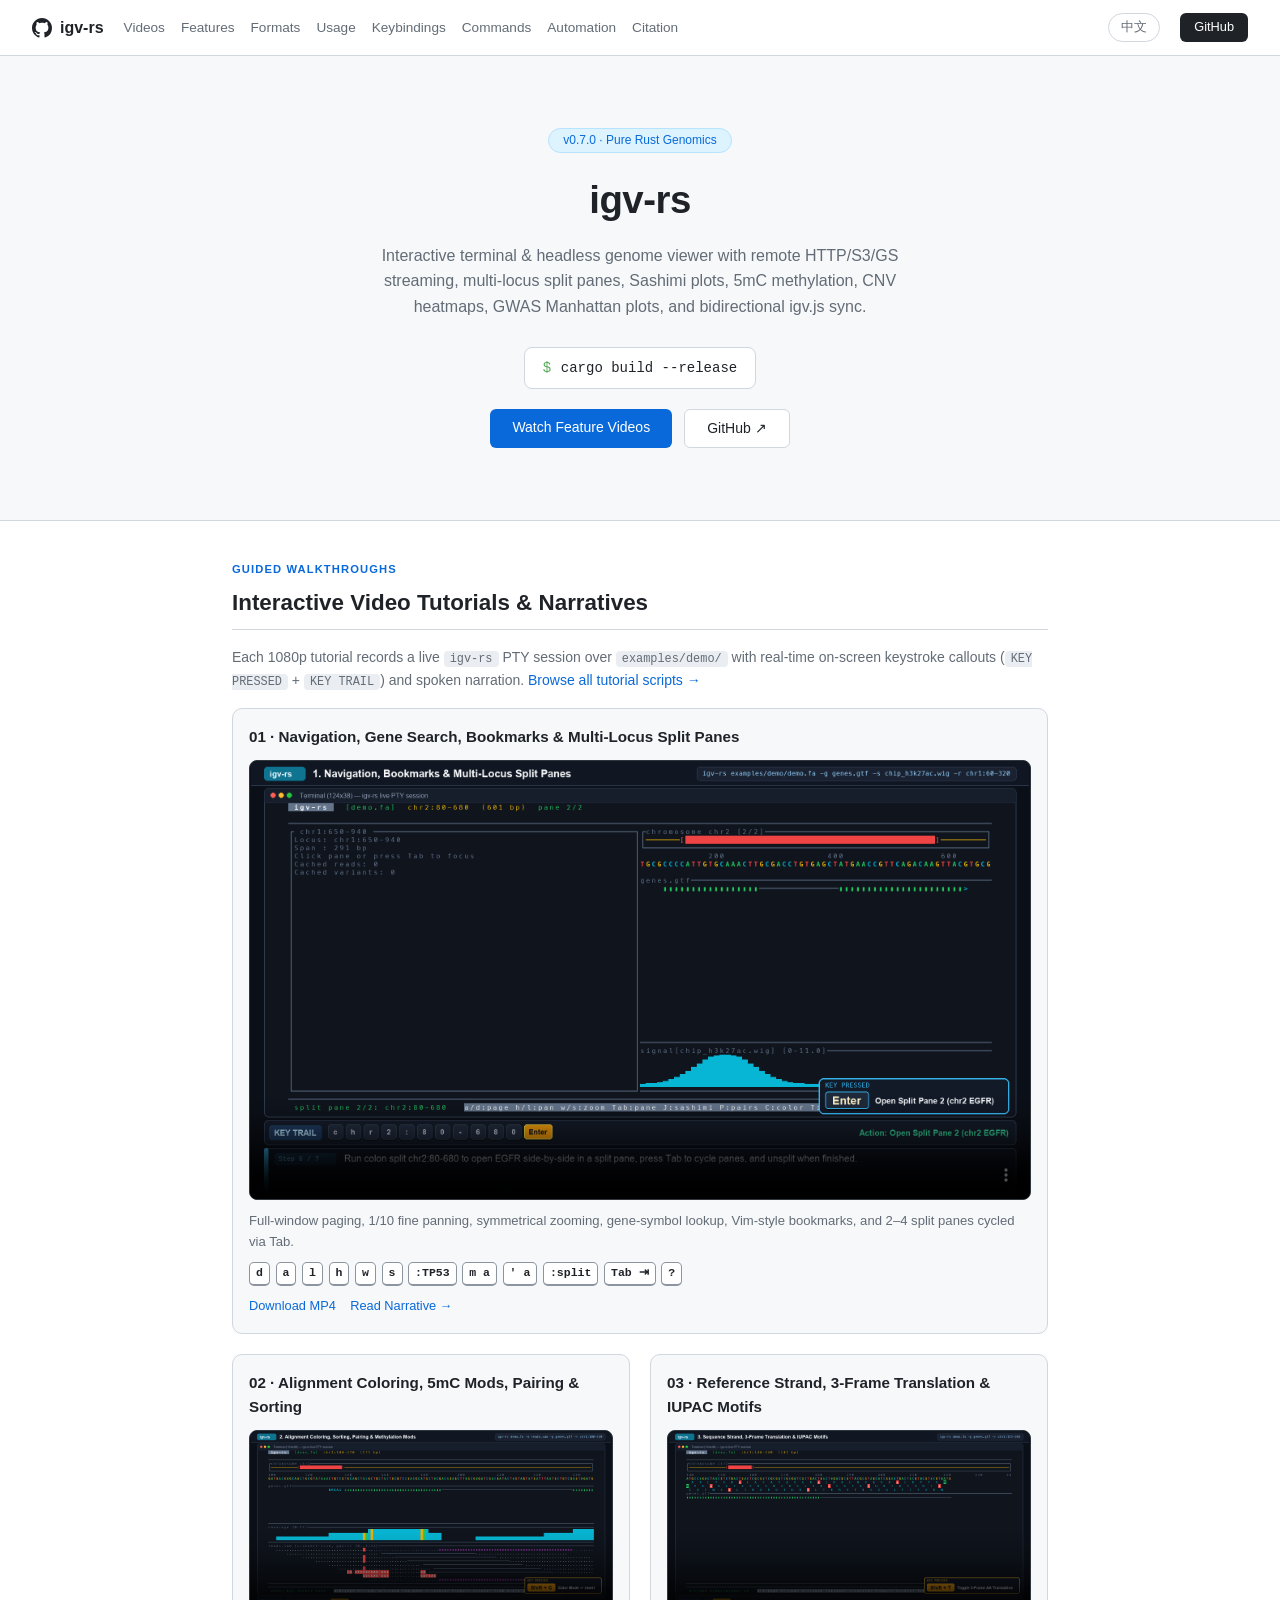
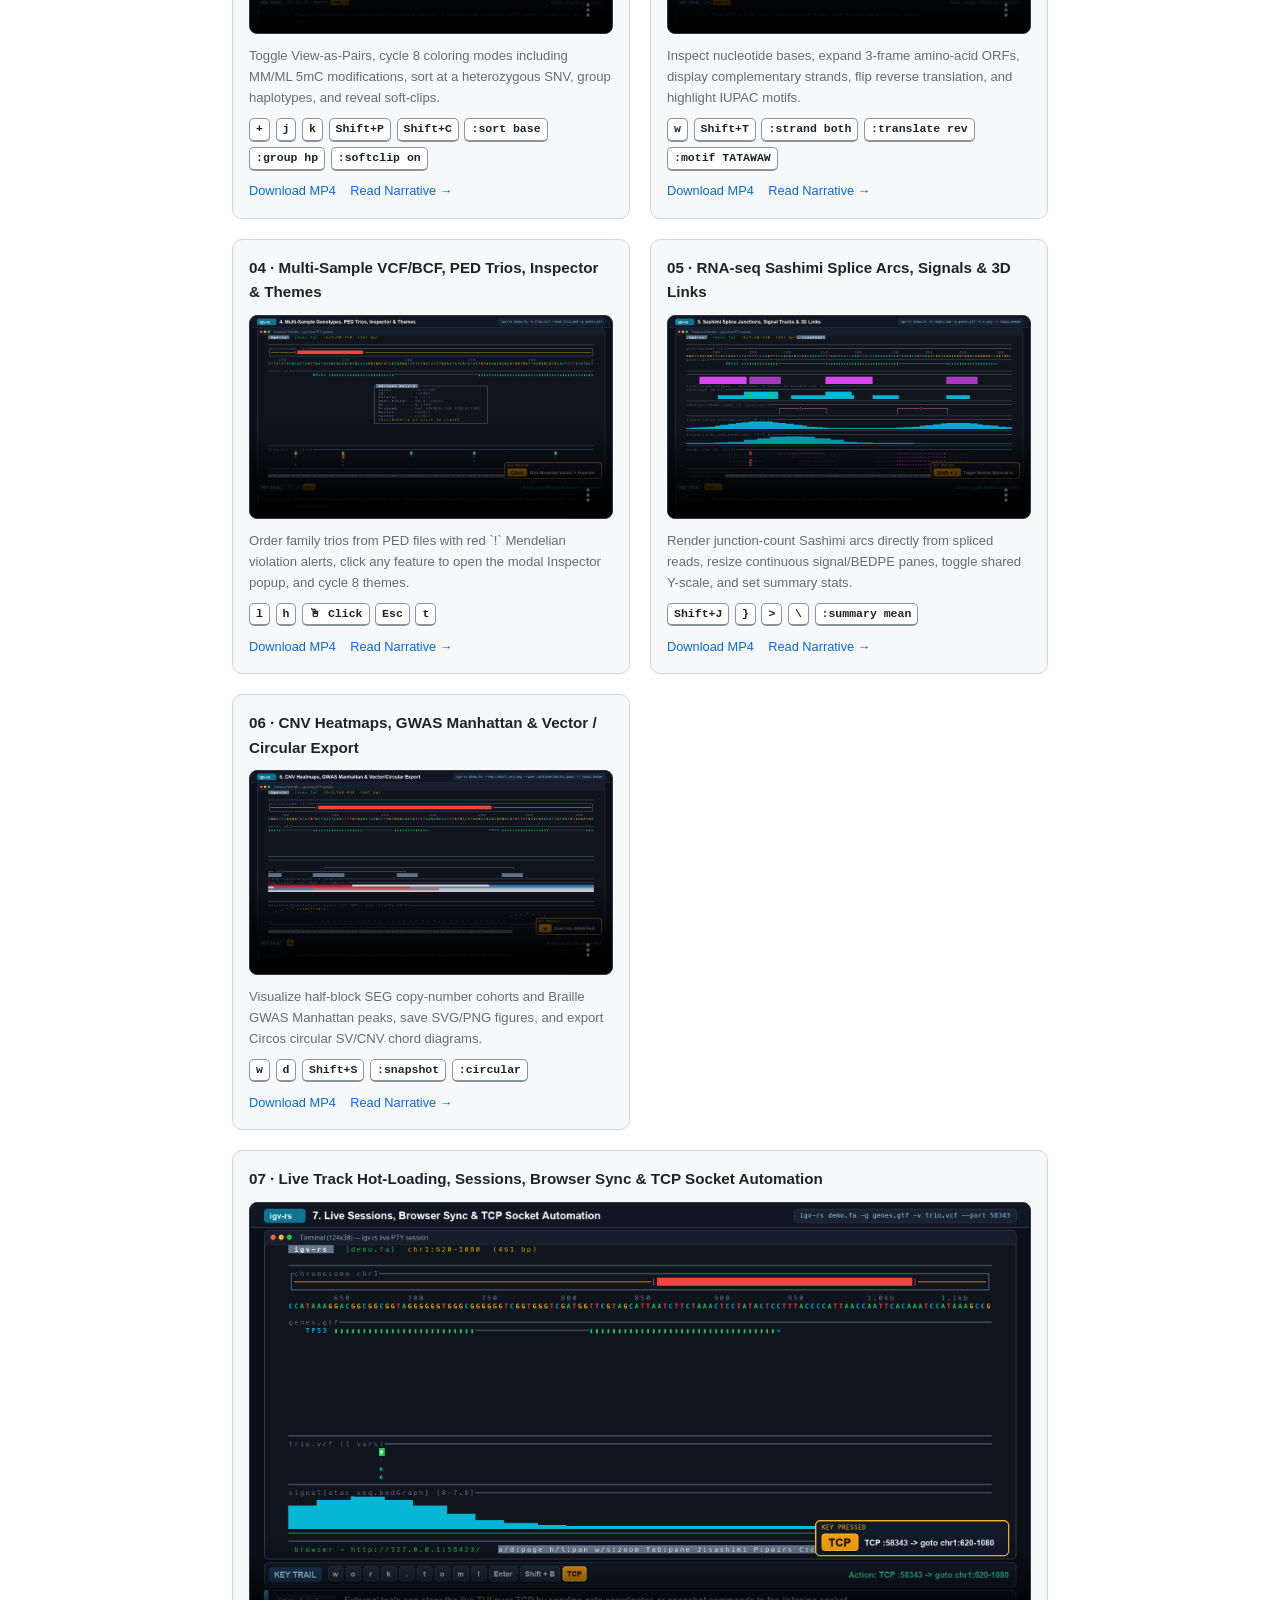
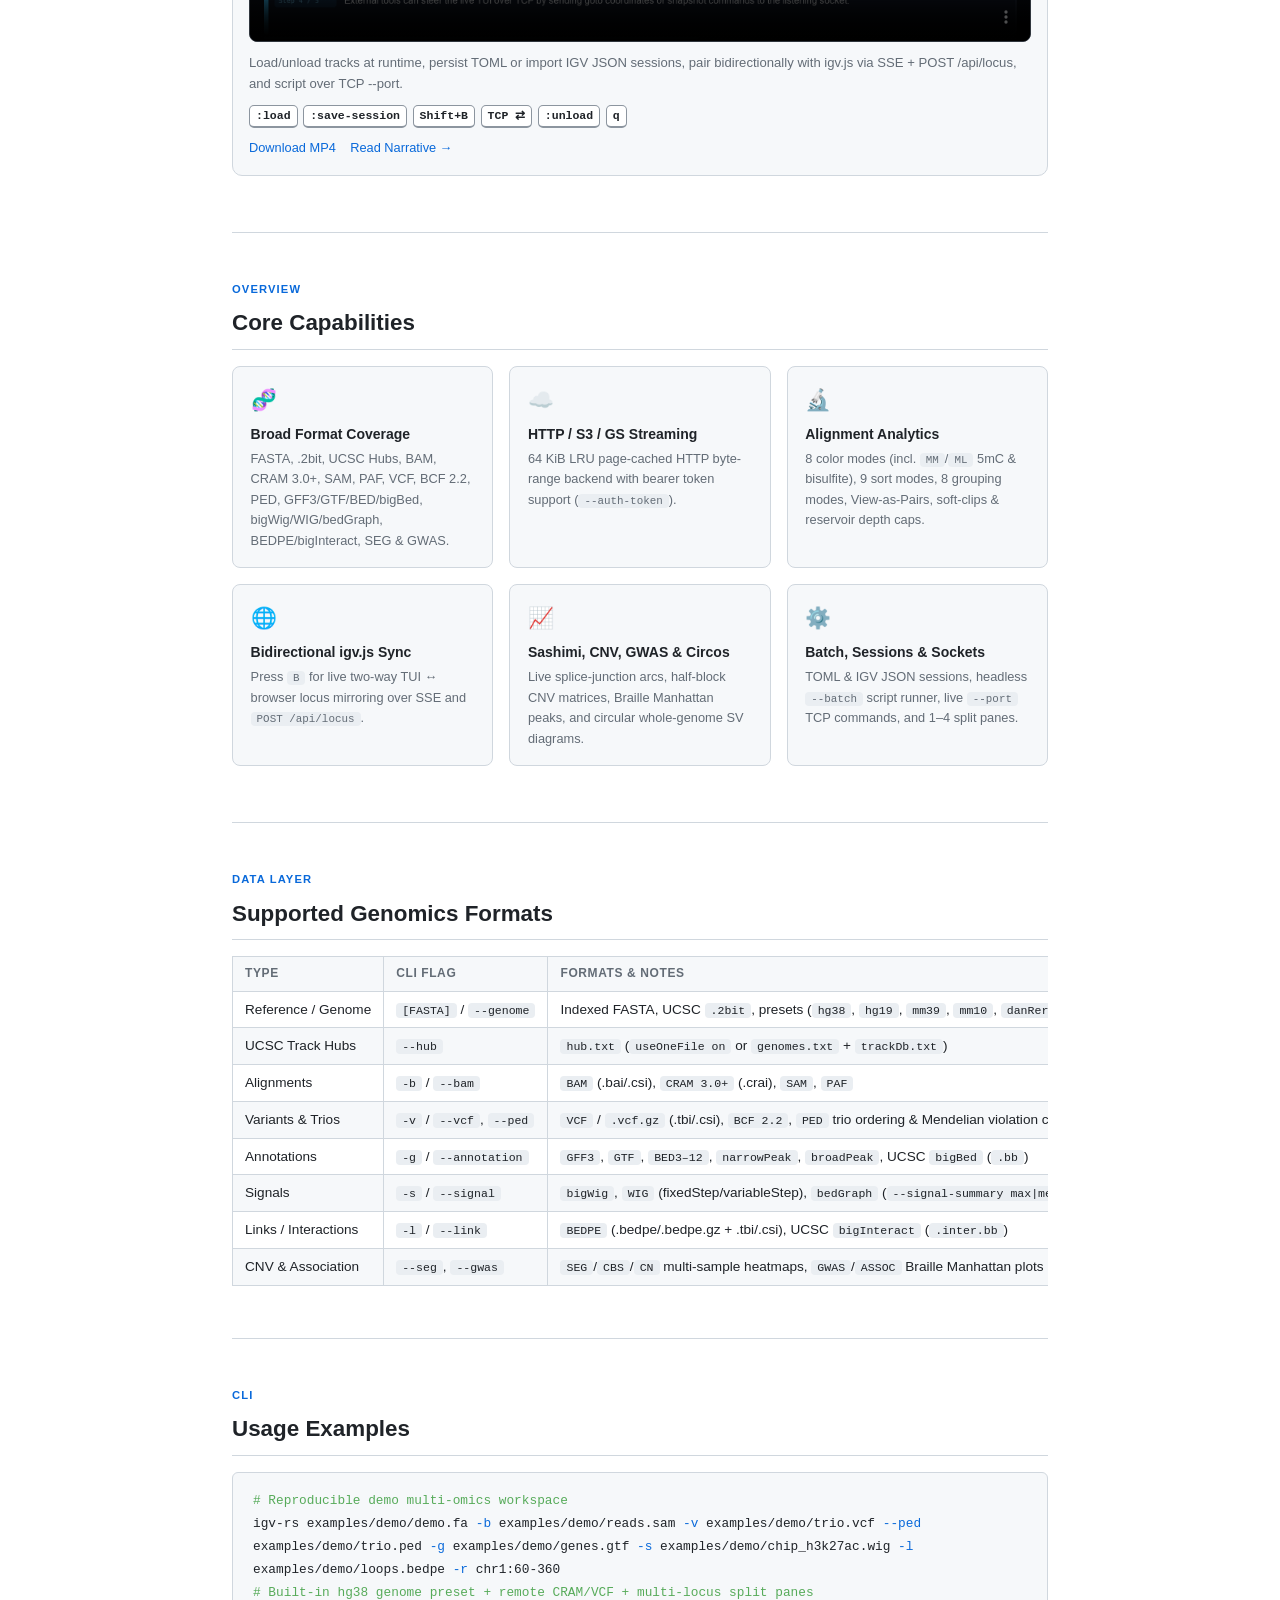
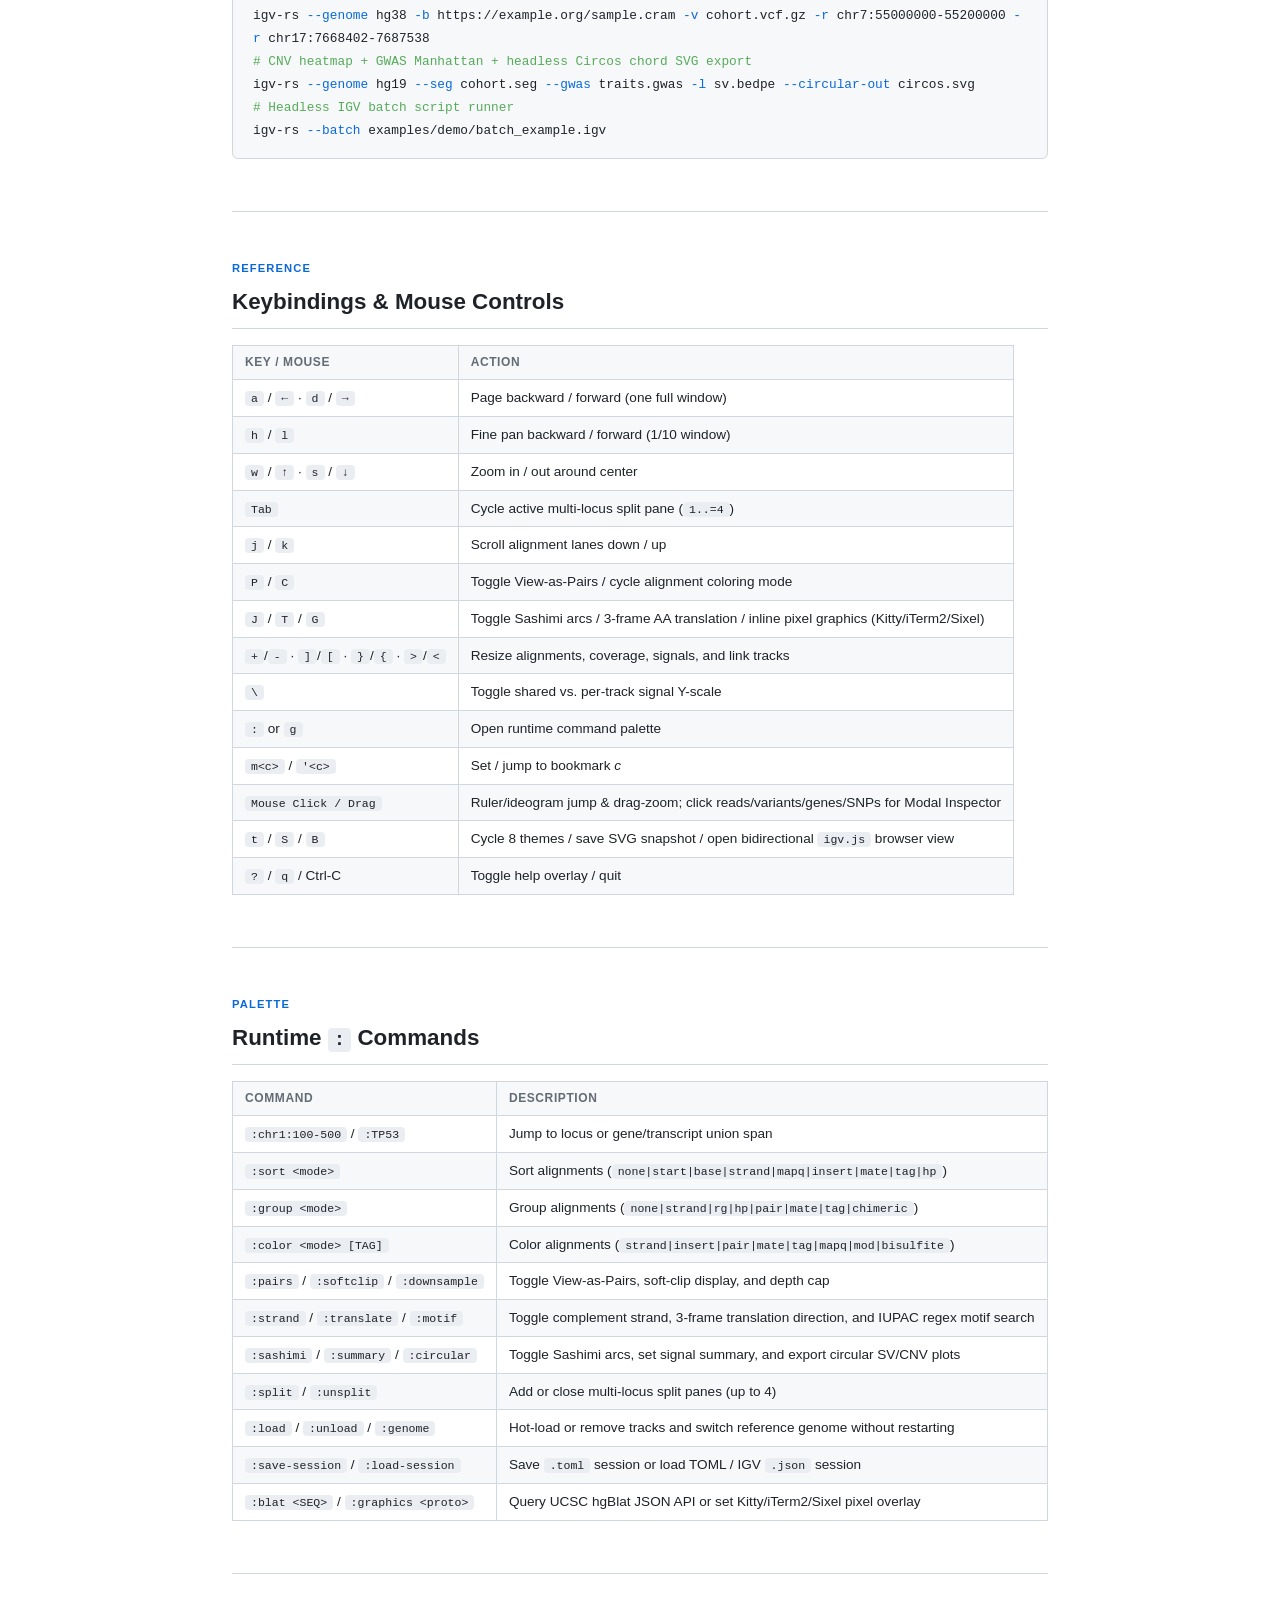
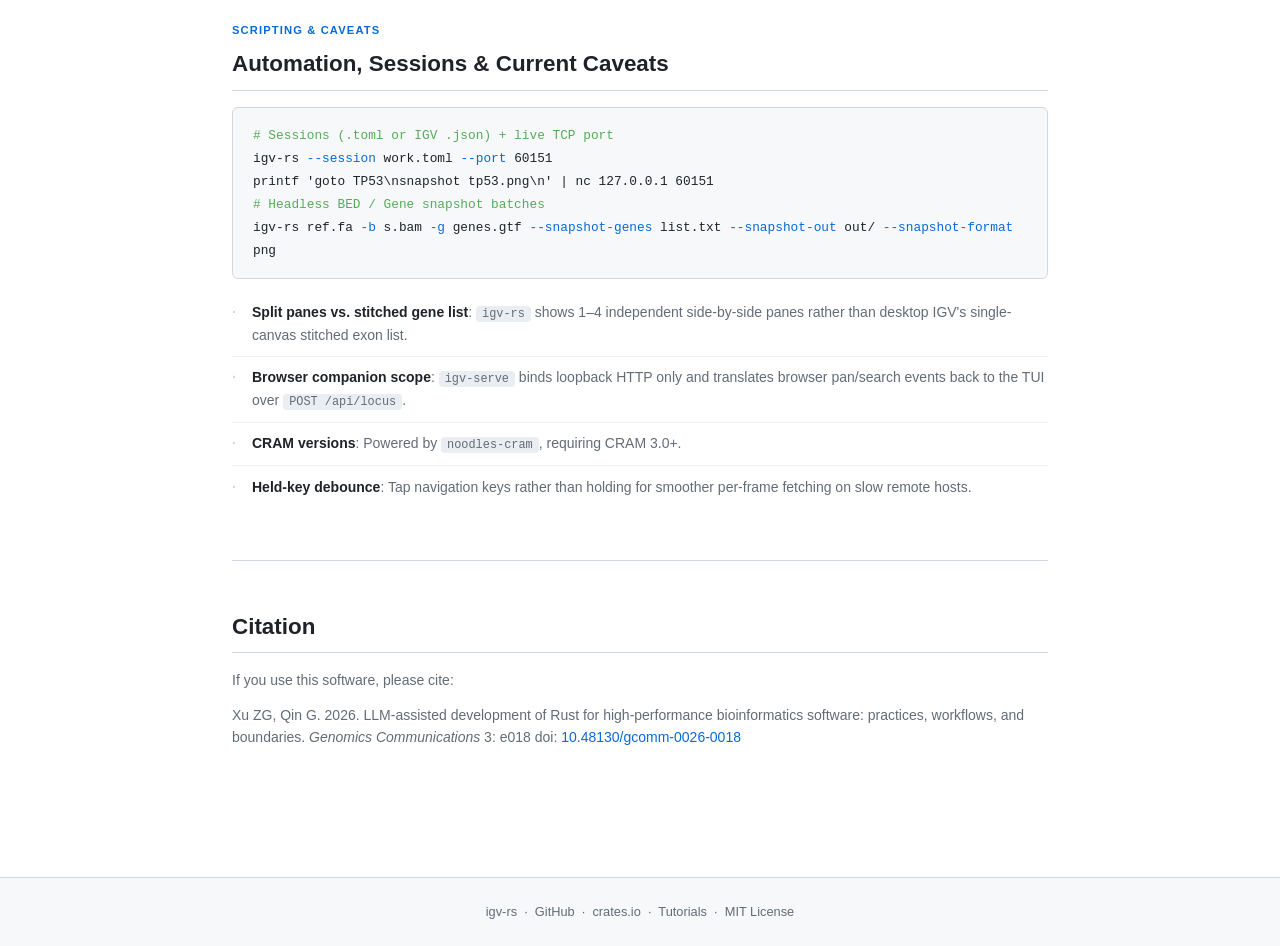
==== commit fb445267: "Remove local test paths and restore upstream URLs" ====
--- a/docs/index.html
+++ b/docs/index.html
@@ -28,7 +28,7 @@
   </div>
   <div class="spacer"></div>
   <a class="lang-toggle" href="index.zh.html">中文</a>
-  <a class="gh-btn" href="https://github.com/zhanxw/igv-rs" target="_blank" rel="noopener">GitHub</a>
+  <a class="gh-btn" href="https://github.com/AI4S-YB/igv-rs" target="_blank" rel="noopener">GitHub</a>
 </nav>
 
 <section class="hero">
@@ -41,7 +41,7 @@
   </div>
   <div class="hero-btns">
     <a class="btn-primary" href="#tutorials">Watch Feature Videos</a>
-    <a class="btn-secondary" href="https://github.com/zhanxw/igv-rs" target="_blank" rel="noopener">GitHub ↗</a>
+    <a class="btn-secondary" href="https://github.com/AI4S-YB/igv-rs" target="_blank" rel="noopener">GitHub ↗</a>
   </div>
 </section>
 
@@ -324,8 +324,8 @@
 <footer class="gh-footer">
   <p>
     igv-rs &nbsp;·&nbsp;
-    <a href="https://github.com/zhanxw/igv-rs" target="_blank" rel="noopener">GitHub Fork</a> &nbsp;·&nbsp;
-    <a href="https://github.com/AI4S-YB/igv-rs" target="_blank" rel="noopener">Upstream (AI4S-YB)</a> &nbsp;·&nbsp;
+    <a href="https://github.com/AI4S-YB/igv-rs" target="_blank" rel="noopener">GitHub</a> &nbsp;·&nbsp;
+    <a href="https://crates.io/crates/igv-rs" target="_blank" rel="noopener">crates.io</a> &nbsp;·&nbsp;
     <a href="tutorials.md">Tutorials</a> &nbsp;·&nbsp;
     MIT License
   </p>
